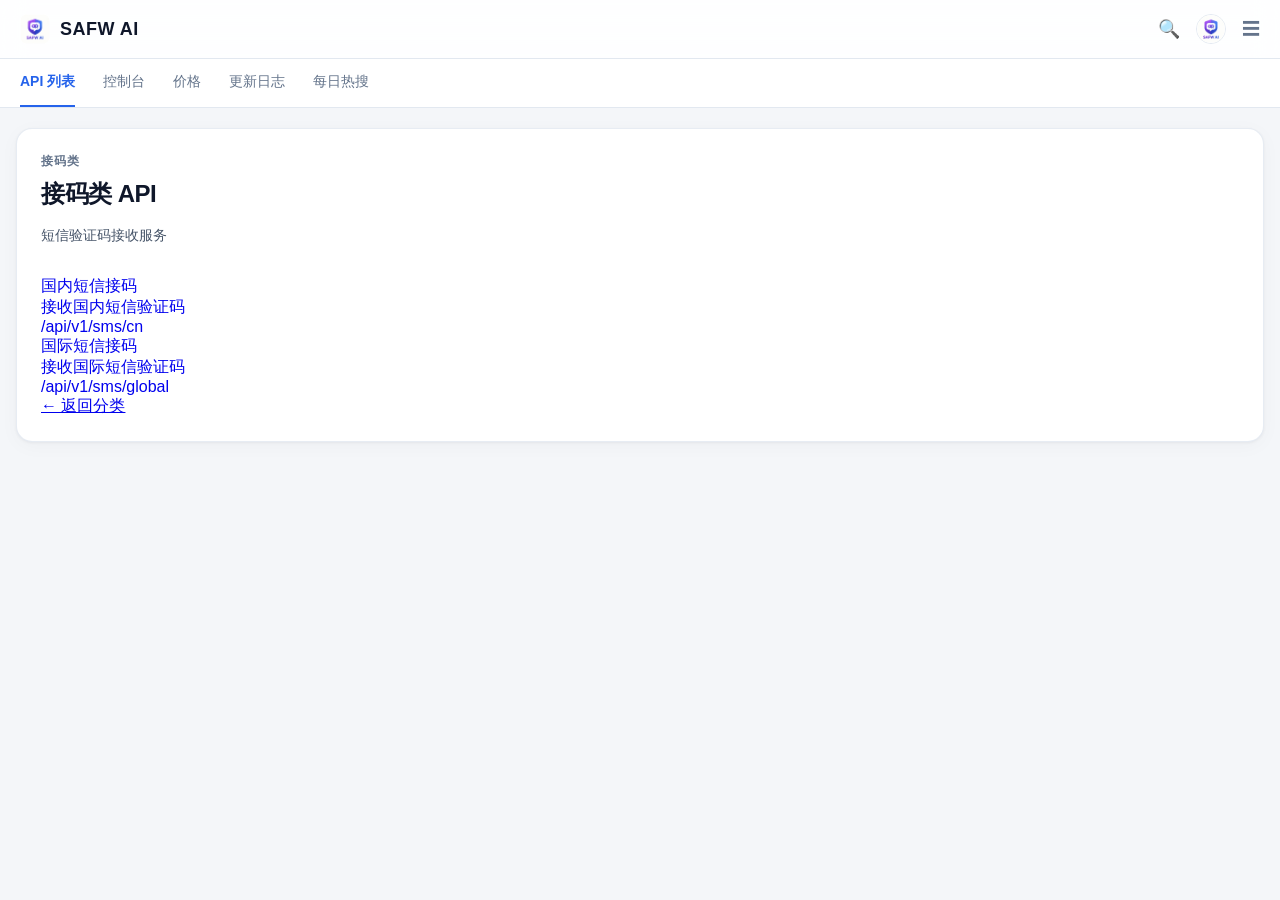
==== category.html @ 06996d93 "创建 category.html" ====
<!DOCTYPE html>
<html lang="zh-CN">
<head>
    <meta charset="UTF-8">
    <meta name="viewport" content="width=device-width, initial-scale=1.0">
    <title>API 列表 - SAFW AI</title>
    <link rel="stylesheet" href="style.css">
    <script src="data.js"></script>
</head>
<body>
    <nav class="navbar">
        <div class="nav-left">
            <a href="index.html" style="text-decoration:none; display:flex; align-items:center; gap:10px;">
                <img src="logo.jpg" alt="Logo" class="nav-logo">
                <span class="nav-title">SAFW AI</span>
            </a>
        </div>
        <div class="nav-right">
            <span class="icon">🔍</span>
            <img src="logo.jpg" alt="Avatar" class="avatar">
            <span class="icon">☰</span>
        </div>
    </nav>

    <div class="tabs">
        <span class="tab active">API 列表</span>
        <span class="tab">控制台</span>
        <span class="tab">价格</span>
        <span class="tab">更新日志</span>
        <span class="tab">每日热搜</span>
    </div>

    <main class="container">
        <div class="card">
            <div class="card-label" id="category-label"></div>
            <h1 class="card-title" id="category-title"></h1>
            <p class="card-desc" id="category-desc"></p>
            <div class="api-list" id="api-list"></div>
            <a href="index.html" class="back-link">← 返回分类</a>
        </div>
    </main>

    <script>
        const categoryInfo = {
            sms:     { name: '接码类', desc: '短信验证码接收服务' },
            query:   { name: '查询类', desc: '各类信息查询服务' },
            service: { name: '服务类', desc: '实用工具服务' },
            free:    { name: '免费类', desc: '免费接口集合' }
        };

        const params = new URLSearchParams(window.location.search);
        const type = params.get('type') || 'sms';
        const info = categoryInfo[type] || categoryInfo.sms;
        const apis = allApis[type] || [];

        document.title = info.name + ' - SAFW AI';
        document.getElementById('category-label').textContent = info.name;
        document.getElementById('category-title').textContent = info.name + ' API';
        document.getElementById('category-desc').textContent = info.desc;

        const listEl = document.getElementById('api-list');
        if (apis.length === 0) {
            listEl.innerHTML = '<p style="color:#64748b; text-align:center; padding:20px;">暂无接口</p>';
        } else {
            // 注意这里：点击后跳转到 doc.html，并带上接口的 id
            listEl.innerHTML = apis.map(api => `
                <a href="doc.html?id=${api.id}" class="api-item" style="text-decoration:none; display:block;">
                    <div class="api-item-name">${api.name}</div>
                    <div class="api-item-desc">${api.desc}</div>
                    <div class="api-item-path">${api.endpoint}</div>
                </a>
            `).join('');
        }
    </script>
</body>
</html>
---- style.css ----
/* 基础重置与字体 */
* {
    box-sizing: border-box;
    margin: 0;
    padding: 0;
}

body {
    font-family: -apple-system, BlinkMacSystemFont, "Segoe UI", Roboto, sans-serif;
    /* 极浅的冷灰蓝背景，衬托纯白卡片 */
    background-color: #f4f6f9;
    color: #1e293b;
    padding-bottom: 40px;
    min-height: 100vh;
}

/* 顶部导航栏：纯白毛玻璃 */
.navbar {
    display: flex;
    justify-content: space-between;
    align-items: center;
    background: rgba(255, 255, 255, 0.9);
    backdrop-filter: blur(12px);
    -webkit-backdrop-filter: blur(12px);
    padding: 14px 20px;
    position: sticky;
    top: 0;
    z-index: 100;
    border-bottom: 1px solid #e2e8f0;
}

.nav-left { display: flex; align-items: center; gap: 10px; }
.nav-logo { width: 30px; height: 30px; border-radius: 8px; }
.nav-title { font-weight: 800; font-size: 18px; color: #0f172a; letter-spacing: 0.5px; }

.nav-right { display: flex; align-items: center; gap: 16px; color: #64748b; }
.icon { font-size: 18px; cursor: pointer; }
.avatar { width: 30px; height: 30px; border-radius: 50%; border: 1px solid #e2e8f0; }

/* 标签页：简洁蓝白 */
.tabs {
    display: flex;
    background: #ffffff;
    padding: 0 20px;
    overflow-x: auto;
    white-space: nowrap;
    border-bottom: 1px solid #e2e8f0;
    gap: 28px;
}

.tab {
    padding: 14px 0;
    font-size: 14px;
    color: #64748b;
    cursor: pointer;
    font-weight: 500;
}

.tab.active {
    color: #2563eb; /* 纯正科技蓝 */
    font-weight: 700;
    border-bottom: 2px solid #2563eb;
}

/* 卡片主体：高级感核心 */
.container {
    padding: 20px 16px;
}

.card {
    background: #ffffff;
    border-radius: 16px;
    padding: 24px;
    /* 高级感来源于克制的阴影和极细的边框 */
    box-shadow: 0 4px 20px rgba(15, 23, 42, 0.03), 0 1px 3px rgba(15, 23, 42, 0.05);
    border: 1px solid rgba(226, 232, 240, 0.8);
}

.card-label { font-size: 12px; font-weight: 600; color: #64748b; margin-bottom: 8px; letter-spacing: 1px; }
.card-title { font-size: 24px; font-weight: 800; color: #0f172a; margin-bottom: 14px; letter-spacing: -0.5px; }

.card-stats {
    display: flex;
    gap: 16px;
    font-size: 12px;
    color: #64748b;
    margin-bottom: 20px;
    flex-wrap: wrap;
}

.card-stats span { display: flex; align-items: center; gap: 4px; }

.card-desc {
    font-size: 14px;
    color: #475569;
    line-height: 1.7;
    margin-bottom: 28px;
}

/* 接口请求框：清爽蓝白底，突出技术感 */
.endpoint-box {
    background: #f8fafc;
    border: 1px solid #e2e8f0;
    border-radius: 12px;
    padding: 20px;
    margin-bottom: 28px;
}

.endpoint-header { display: flex; align-items: center; gap: 8px; margin-bottom: 12px; }
.method { color: #2563eb; font-weight: 800; font-size: 14px; letter-spacing: 1px; }
.domain { background: #eff6ff; color: #2563eb; font-size: 12px; padding: 4px 10px; border-radius: 6px; font-weight: 600; }
.endpoint-path { font-family: ui-monospace, SFMono-Regular, Consolas, monospace; font-size: 14px; color: #334155; margin-bottom: 20px; word-break: break-all; }

.try-btn {
    width: 100%;
    background: #2563eb;
    color: #fff;
    border: none;
    border-radius: 10px;
    padding: 14px;
    font-size: 16px;
    font-weight: 700;
    cursor: pointer;
    transition: all 0.2s ease;
    box-shadow: 0 4px 12px rgba(37, 99, 235, 0.2);
}

.try-btn:active { background: #1d4ed8; transform: scale(0.98); }

/* 功能概述 */
.section-title { font-size: 16px; font-weight: 800; margin-bottom: 16px; color: #0f172a; }
.feature-list { list-style: none; }
.feature-list li { font-size: 14px; color: #475569; line-height: 1.8; margin-bottom: 10px; display: flex; gap: 8px; }
.feature-list li::before { content: "●"; color: #2563eb; font-size: 10px; margin-top: 7px; }
.feature-list li strong { color: #0f172a; }
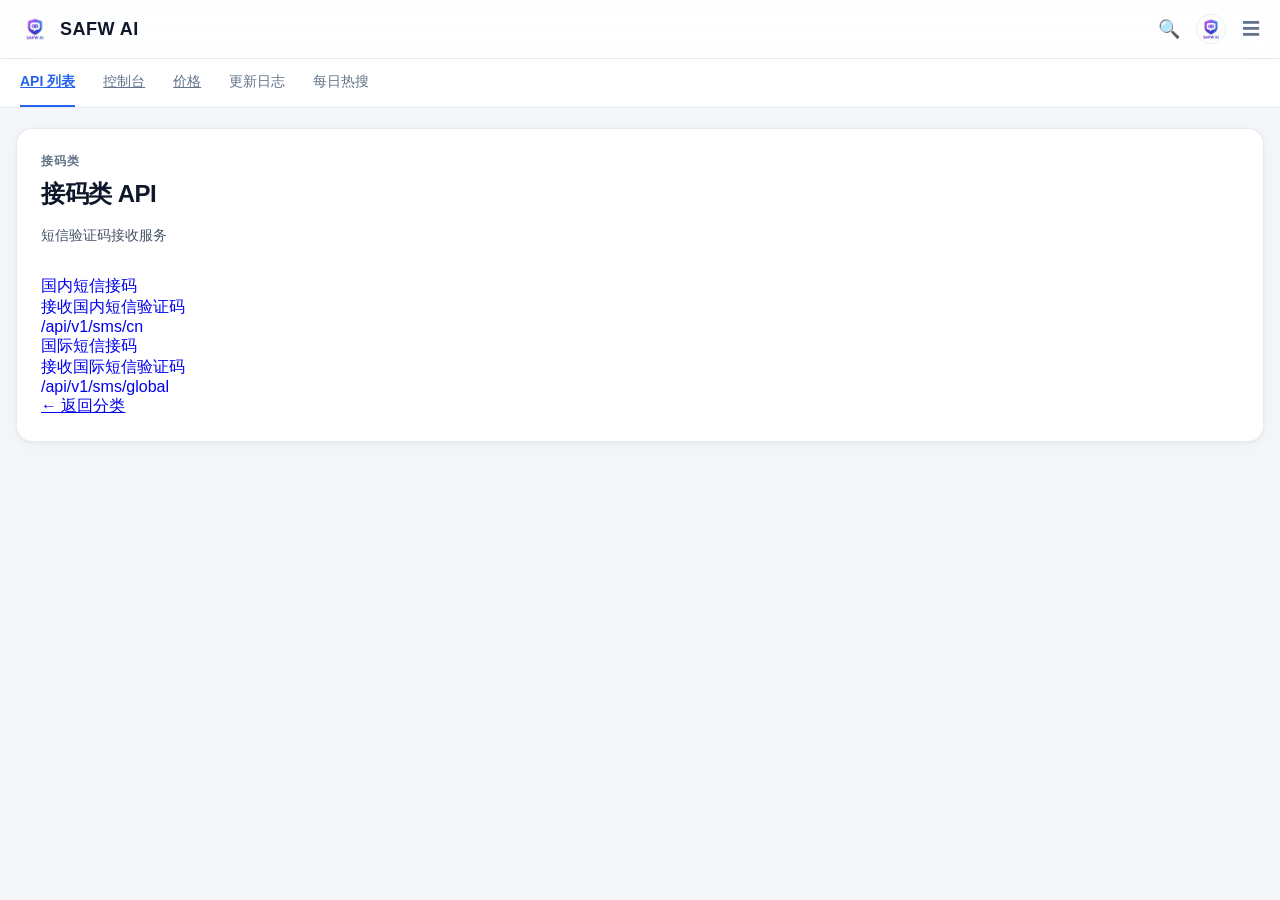
==== commit c6371307: "更新 category.html" ====
--- a/category.html
+++ b/category.html
@@ -17,15 +17,31 @@
         </div>
         <div class="nav-right">
             <span class="icon">🔍</span>
-            <img src="logo.jpg" alt="Avatar" class="avatar">
+            <img src="logo.jpg" alt="Avatar" class="avatar" onclick="toggleProfileMenu(event)">
             <span class="icon">☰</span>
         </div>
     </nav>
 
+    <div class="profile-menu" id="profileMenu">
+        <div class="profile-header">
+            <img src="logo.jpg" alt="Avatar" class="profile-avatar">
+            <div>
+                <div class="profile-name">shujichu</div>
+                <div class="profile-status">已登录</div>
+            </div>
+        </div>
+        <a href="dashboard.html" class="profile-item"><span>🖥️</span> 控制台</a>
+        <a href="pricing.html" class="profile-item"><span>💰</span> 价格</a>
+        <div class="profile-item" onclick="toggleDarkMode()"><span>🌙</span> 切换深色模式</div>
+        <div class="profile-item" onclick="copyMyId()"><span>📋</span> 复制我的 ID</div>
+        <div class="profile-divider"></div>
+        <div class="profile-item logout" onclick="logout()"><span>🚪</span> 退出登录</div>
+    </div>
+
     <div class="tabs">
-        <span class="tab active">API 列表</span>
-        <span class="tab">控制台</span>
-        <span class="tab">价格</span>
+        <a href="index.html" class="tab active">API 列表</a>
+        <a href="dashboard.html" class="tab">控制台</a>
+        <a href="pricing.html" class="tab">价格</a>
         <span class="tab">更新日志</span>
         <span class="tab">每日热搜</span>
     </div>
@@ -47,22 +63,18 @@
             service: { name: '服务类', desc: '实用工具服务' },
             free:    { name: '免费类', desc: '免费接口集合' }
         };
-
         const params = new URLSearchParams(window.location.search);
         const type = params.get('type') || 'sms';
         const info = categoryInfo[type] || categoryInfo.sms;
         const apis = allApis[type] || [];
-
         document.title = info.name + ' - SAFW AI';
         document.getElementById('category-label').textContent = info.name;
         document.getElementById('category-title').textContent = info.name + ' API';
         document.getElementById('category-desc').textContent = info.desc;
-
         const listEl = document.getElementById('api-list');
         if (apis.length === 0) {
             listEl.innerHTML = '<p style="color:#64748b; text-align:center; padding:20px;">暂无接口</p>';
         } else {
-            // 注意这里：点击后跳转到 doc.html，并带上接口的 id
             listEl.innerHTML = apis.map(api => `
                 <a href="doc.html?id=${api.id}" class="api-item" style="text-decoration:none; display:block;">
                     <div class="api-item-name">${api.name}</div>
@@ -72,5 +84,6 @@
             `).join('');
         }
     </script>
+    <script src="script.js"></script>
 </body>
 </html>
--- a/style.css
+++ b/style.css
@@ -132,4 +132,397 @@
 .feature-list { list-style: none; }
 .feature-list li { font-size: 14px; color: #475569; line-height: 1.8; margin-bottom: 10px; display: flex; gap: 8px; }
 .feature-list li::before { content: "●"; color: #2563eb; font-size: 10px; margin-top: 7px; }
-.feature-list li strong { color: #0f172a; }+.feature-list li strong { color: #0f172a; }/* 文档页专用样式 */
+.section-title {
+    font-size: 16px;
+    font-weight: 800;
+    margin-bottom: 12px;
+    color: #0f172a;
+}
+
+/* 参数表格 */
+.table-wrap {
+    overflow-x: auto;
+    margin-bottom: 8px;
+    border: 1px solid #e2e8f0;
+    border-radius: 12px;
+}
+
+.param-table {
+    width: 100%;
+    border-collapse: collapse;
+    font-size: 13px;
+    min-width: 100%;
+}
+
+.param-table th {
+    background: #f8fafc;
+    color: #475569;
+    font-weight: 600;
+    text-align: left;
+    padding: 12px 16px;
+    border-bottom: 1px solid #e2e8f0;
+}
+
+.param-table td {
+    padding: 12px 16px;
+    border-bottom: 1px solid #f1f5f9;
+    color: #334155;
+}
+
+.param-table tr:last-child td {
+    border-bottom: none;
+}
+
+.param-table code {
+    background: #eff6ff;
+    color: #2563eb;
+    padding: 2px 6px;
+    border-radius: 4px;
+    font-size: 12px;
+}
+
+.required {
+    color: #dc2626;
+    font-weight: 600;
+}
+
+/* 代码示例块 */
+.code-block {
+    background: #1e1e2e;
+    border-radius: 12px;
+    padding: 16px;
+    overflow-x: auto;
+    border: 1px solid rgba(255,255,255,0.1);
+}
+
+.code-block pre {
+    margin: 0;
+    color: #e2e8f0;
+    font-family: ui-monospace, SFMono-Regular, Consolas, monospace;
+    font-size: 13px;
+    line-height: 1.6;
+    white-space: pre-wrap;
+    word-break: break-all;
+}/* ================= 个人中心下拉菜单 ================= */
+.profile-menu {
+    position: fixed;
+    top: 70px;
+    right: 16px;
+    width: 220px;
+    background: rgba(255, 255, 255, 0.95);
+    backdrop-filter: blur(16px);
+    -webkit-backdrop-filter: blur(16px);
+    border-radius: 16px;
+    box-shadow: 0 10px 40px rgba(0, 0, 0, 0.12), 0 2px 8px rgba(0, 0, 0, 0.06);
+    border: 1px solid rgba(255, 255, 255, 0.8);
+    padding: 8px 0;
+    z-index: 1000;
+    /* 默认隐藏，带出场动画 */
+    opacity: 0;
+    visibility: hidden;
+    transform: translateY(-10px);
+    transition: all 0.25s cubic-bezier(0.16, 1, 0.3, 1);
+}
+
+.profile-menu.show {
+    opacity: 1;
+    visibility: visible;
+    transform: translateY(0);
+}
+
+.profile-header {
+    display: flex;
+    align-items: center;
+    gap: 12px;
+    padding: 12px 16px;
+    border-bottom: 1px solid #f1f5f9;
+    margin-bottom: 6px;
+}
+
+.profile-avatar {
+    width: 36px;
+    height: 36px;
+    border-radius: 50%;
+    border: 1px solid #e2e8f0;
+}
+
+.profile-name { font-weight: 700; font-size: 15px; color: #0f172a; }
+.profile-status { font-size: 12px; color: #64748b; }
+
+.profile-item {
+    display: flex;
+    align-items: center;
+    gap: 12px;
+    padding: 12px 16px;
+    font-size: 14px;
+    color: #334155;
+    cursor: pointer;
+    transition: background 0.2s;
+    text-decoration: none;
+}
+
+.profile-item:active {
+    background: #f8fafc;
+}
+
+.profile-item.logout {
+    color: #dc2626;
+}
+
+.profile-divider {
+    height: 1px;
+    background: #f1f5f9;
+    margin: 6px 0;
+}
+
+/* ================= 深色模式 ================= */
+body.dark-mode {
+    background-color: #0f172a;
+    color: #e2e8f0;
+}
+body.dark-mode .navbar,
+body.dark-mode .tabs,
+body.dark-mode .card,
+body.dark-mode .category-item,
+body.dark-mode .profile-menu,
+body.dark-mode .endpoint-box,
+body.dark-mode .table-wrap,
+body.dark-mode .pricing-item {
+    background: #1e293b;
+    border-color: #334155;
+    color: #e2e8f0;
+}
+body.dark-mode .nav-title,
+body.dark-mode .card-title,
+body.dark-mode .category-name,
+body.dark-mode .api-item-name,
+body.dark-mode .section-title,
+body.dark-mode .profile-name {
+    color: #f8fafc;
+}
+body.dark-mode .card-desc,
+body.dark-mode .category-desc,
+body.dark-mode .api-item-desc,
+body.dark-mode .profile-item,
+body.dark-mode .profile-status {
+    color: #94a3b8;
+}
+body.dark-mode .card-label {
+    color: #64748b;
+}
+body.dark-mode .tabs .tab {
+    color: #94a3b8;
+}
+body.dark-mode .tabs .tab.active {
+    color: #60a5fa;
+    border-bottom-color: #60a5fa;
+}
+body.dark-mode .category-item:active {
+    background: #334155;
+    border-color: #60a5fa;
+}
+body.dark-mode .param-table th {
+    background: #1e293b;
+    color: #94a3b8;
+    border-bottom-color: #334155;
+}
+body.dark-mode .param-table td {
+    color: #cbd5e1;
+    border-bottom-color: #334155;
+}
+body.dark-mode .param-table code {
+    background: #0f172a;
+    color: #60a5fa;
+}
+body.dark-mode .profile-item:active {
+    background: #334155;
+}
+
+/* ================= 价格页专属 ================= */
+.pricing-grid {
+    display: flex;
+    flex-direction: column;
+    gap: 16px;
+    margin-top: 16px;
+}
+.pricing-item {
+    background: #f8fafc;
+    border: 1px solid #e2e8f0;
+    border-radius: 16px;
+    padding: 24px;
+    position: relative;
+}
+.pricing-item.featured {
+    border: 2px solid #2563eb;
+    background: #eff6ff;
+}
+.pricing-badge {
+    position: absolute;
+    top: -10px;
+    right: 20px;
+    background: #2563eb;
+    color: #fff;
+    font-size: 11px;
+    font-weight: 700;
+    padding: 3px 10px;
+    border-radius: 10px;
+}
+.pricing-name { font-weight: 800; font-size: 16px; color: #0f172a; margin-bottom: 8px; }
+.pricing-price { font-size: 28px; font-weight: 900; color: #2563eb; margin-bottom: 16px; }
+.pricing-unit { font-size: 14px; color: #64748b; font-weight: 500; }
+.pricing-features { list-style: none; padding: 0; margin: 0; }
+.pricing-features li { font-size: 13px; color: #475569; padding: 6px 0; border-bottom: 1px solid #e2e8f0; }
+.pricing-features li:last-child { border-bottom: none; }
+
+/* ================= 控制台专属 ================= */
+.dashboard-stats {
+    display: grid;
+    grid-template-columns: 1fr 1fr;
+    gap: 12px;
+    margin-top: 16px;
+}
+.stat-box {
+    background: #f8fafc;
+    border: 1px solid #e2e8f0;
+    border-radius: 12px;
+    padding: 20px;
+    display: flex;
+    flex-direction: column;
+    justify-content: center;
+}
+.stat-label { font-size: 12px; color: #64748b; margin-bottom: 6px; font-weight: 600; }
+.stat-value { font-size: 24px; font-weight: 800; color: #0f172a; }
+.stat-link { font-size: 12px; color: #2563eb; text-decoration: none; margin-top: 8px; font-weight: 600; }/* ==================== 交互反馈增强 ==================== */
+
+/* 按钮基础过渡 */
+.try-btn, .category-item, .profile-item, .tab {
+    transition: all 0.2s cubic-bezier(0.16, 1, 0.3, 1);
+}
+
+/* Toast 弹窗 */
+.toast {
+    position: fixed;
+    top: 20px;
+    left: 50%;
+    transform: translateX(-50%) translateY(-20px);
+    background: rgba(15, 23, 42, 0.95);
+    backdrop-filter: blur(12px);
+    -webkit-backdrop-filter: blur(12px);
+    color: #fff;
+    padding: 12px 20px;
+    border-radius: 12px;
+    font-size: 14px;
+    font-weight: 500;
+    box-shadow: 0 10px 30px rgba(0, 0, 0, 0.2);
+    z-index: 9999;
+    opacity: 0;
+    visibility: hidden;
+    transition: all 0.3s cubic-bezier(0.16, 1, 0.3, 1);
+    display: flex;
+    align-items: center;
+    gap: 8px;
+    white-space: nowrap;
+    max-width: 90vw;
+}
+
+.toast.show {
+    opacity: 1;
+    visibility: visible;
+    transform: translateX(-50%) translateY(0);
+}
+
+.toast-success { background: rgba(5, 150, 105, 0.95); }
+.toast-error { background: rgba(220, 38, 38, 0.95); }
+.toast-info { background: rgba(15, 23, 42, 0.95); }
+
+/* 分类卡片点击反馈 */
+.category-item:active {
+    transform: scale(0.96);
+    background: #eff6ff;
+    border-color: #2563eb;
+}
+
+/* 深色模式下的 Toast */
+body.dark-mode .toast {
+    background: rgba(248, 250, 252, 0.95);
+    color: #0f172a;
+}
+body.dark-mode .toast-success { background: rgba(16, 185, 129, 0.95); color: #fff; }
+body.dark-mode .toast-error { background: rgba(239, 68, 68, 0.95); color: #fff; }
+
+/* ==================== 试一试 弹窗 ==================== */
+.test-dialog-overlay {
+    position: fixed;
+    top: 0; left: 0; right: 0; bottom: 0;
+    background: rgba(15, 23, 42, 0.5);
+    backdrop-filter: blur(4px);
+    -webkit-backdrop-filter: blur(4px);
+    z-index: 9998;
+    display: flex;
+    align-items: flex-end;
+    justify-content: center;
+    opacity: 0;
+    transition: opacity 0.3s ease;
+}
+.test-dialog-overlay.show { opacity: 1; }
+
+.test-dialog {
+    background: #fff;
+    width: 100%;
+    max-width: 500px;
+    border-radius: 24px 24px 0 0;
+    padding: 24px;
+    transform: translateY(100%);
+    transition: transform 0.4s cubic-bezier(0.16, 1, 0.3, 1);
+    max-height: 90vh;
+    overflow-y: auto;
+    box-shadow: 0 -10px 40px rgba(0,0,0,0.15);
+}
+.test-dialog-overlay.show .test-dialog { transform: translateY(0); }
+
+.test-dialog-header {
+    display: flex;
+    justify-content: space-between;
+    align-items: center;
+    font-weight: 800;
+    font-size: 16px;
+    color: #0f172a;
+    margin-bottom: 20px;
+}
+.test-close { cursor: pointer; font-size: 18px; color: #94a3b8; padding: 4px 8px; }
+
+.test-input-group { margin-bottom: 16px; }
+.test-input-group label, .test-result label {
+    display: block;
+    font-size: 13px;
+    font-weight: 700;
+    color: #475569;
+    margin-bottom: 8px;
+}
+.test-input-group textarea {
+    width: 100%;
+    min-height: 120px;
+    border: 1px solid #e2e8f0;
+    border-radius: 12px;
+    padding: 12px;
+    font-family: ui-monospace, SFMono-Regular, Consolas, monospace;
+    font-size: 13px;
+    color: #334155;
+    background: #f8fafc;
+    resize: vertical;
+    outline: none;
+}
+.test-input-group textarea:focus { border-color: #2563eb; }
+
+.test-result { margin-top: 20px; }
+.test-result pre {
+    background: #1e1e2e;
+    color: #e2e8f0;
+    border-radius: 12px;
+    padding: 16px;
+    font-size: 13px;
+    white-space: pre-wrap;
+    word-break: break-all;
+    line-height: 1.6;
+}
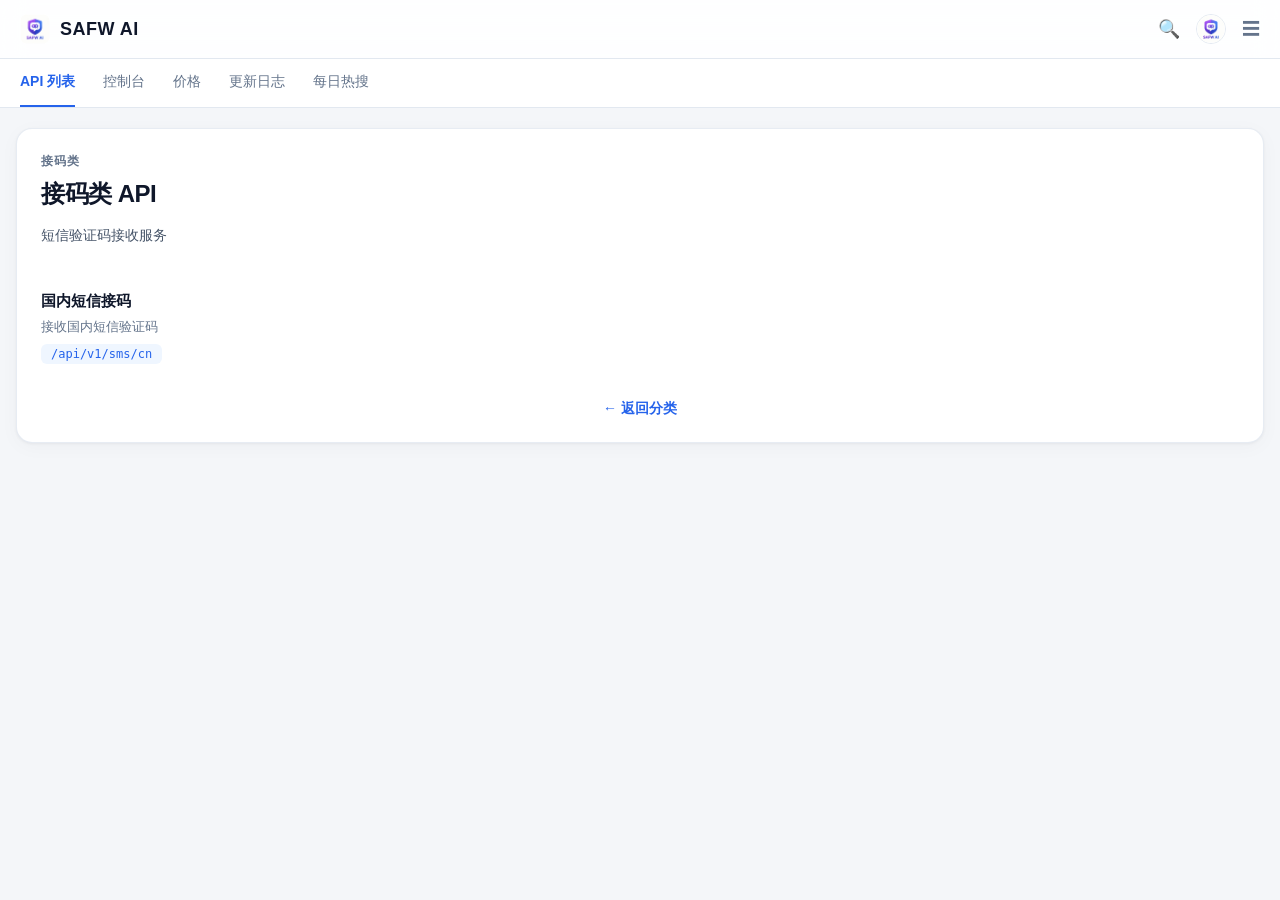
==== commit 16a4baec: "更新 category.html" ====
--- a/category.html
+++ b/category.html
@@ -42,8 +42,8 @@
         <a href="index.html" class="tab active">API 列表</a>
         <a href="dashboard.html" class="tab">控制台</a>
         <a href="pricing.html" class="tab">价格</a>
-        <span class="tab">更新日志</span>
-        <span class="tab">每日热搜</span>
+        <a href="log.html" class="tab">更新日志</a>
+        <a href="hot.html" class="tab">每日热搜</a>
     </div>
 
     <main class="container">
--- a/style.css
+++ b/style.css
@@ -1,528 +1,109 @@
-/* 基础重置与字体 */
-* {
-    box-sizing: border-box;
-    margin: 0;
-    padding: 0;
-}
-
-body {
-    font-family: -apple-system, BlinkMacSystemFont, "Segoe UI", Roboto, sans-serif;
-    /* 极浅的冷灰蓝背景，衬托纯白卡片 */
-    background-color: #f4f6f9;
-    color: #1e293b;
-    padding-bottom: 40px;
-    min-height: 100vh;
-}
-
-/* 顶部导航栏：纯白毛玻璃 */
-.navbar {
-    display: flex;
-    justify-content: space-between;
-    align-items: center;
-    background: rgba(255, 255, 255, 0.9);
-    backdrop-filter: blur(12px);
-    -webkit-backdrop-filter: blur(12px);
-    padding: 14px 20px;
-    position: sticky;
-    top: 0;
-    z-index: 100;
-    border-bottom: 1px solid #e2e8f0;
-}
-
+* { box-sizing: border-box; margin: 0; padding: 0; }
+body { font-family: -apple-system, BlinkMacSystemFont, "Segoe UI", Roboto, sans-serif; background-color: #f4f6f9; color: #1e293b; padding-bottom: 40px; min-height: 100vh; }
+.navbar { display: flex; justify-content: space-between; align-items: center; background: rgba(255, 255, 255, 0.9); backdrop-filter: blur(12px); -webkit-backdrop-filter: blur(12px); padding: 14px 20px; position: sticky; top: 0; z-index: 100; border-bottom: 1px solid #e2e8f0; }
 .nav-left { display: flex; align-items: center; gap: 10px; }
 .nav-logo { width: 30px; height: 30px; border-radius: 8px; }
 .nav-title { font-weight: 800; font-size: 18px; color: #0f172a; letter-spacing: 0.5px; }
-
 .nav-right { display: flex; align-items: center; gap: 16px; color: #64748b; }
 .icon { font-size: 18px; cursor: pointer; }
 .avatar { width: 30px; height: 30px; border-radius: 50%; border: 1px solid #e2e8f0; }
-
-/* 标签页：简洁蓝白 */
-.tabs {
-    display: flex;
-    background: #ffffff;
-    padding: 0 20px;
-    overflow-x: auto;
-    white-space: nowrap;
-    border-bottom: 1px solid #e2e8f0;
-    gap: 28px;
-}
-
-.tab {
-    padding: 14px 0;
-    font-size: 14px;
-    color: #64748b;
-    cursor: pointer;
-    font-weight: 500;
-}
-
-.tab.active {
-    color: #2563eb; /* 纯正科技蓝 */
-    font-weight: 700;
-    border-bottom: 2px solid #2563eb;
-}
-
-/* 卡片主体：高级感核心 */
-.container {
-    padding: 20px 16px;
-}
-
-.card {
-    background: #ffffff;
-    border-radius: 16px;
-    padding: 24px;
-    /* 高级感来源于克制的阴影和极细的边框 */
-    box-shadow: 0 4px 20px rgba(15, 23, 42, 0.03), 0 1px 3px rgba(15, 23, 42, 0.05);
-    border: 1px solid rgba(226, 232, 240, 0.8);
-}
-
+.tabs { display: flex; background: #ffffff; padding: 0 20px; overflow-x: auto; white-space: nowrap; border-bottom: 1px solid #e2e8f0; gap: 28px; }
+.tab { padding: 14px 0; font-size: 14px; color: #64748b; cursor: pointer; font-weight: 500; text-decoration: none; }
+.tab.active { color: #2563eb; font-weight: 700; border-bottom: 2px solid #2563eb; }
+.container { padding: 20px 16px; }
+.card { background: #ffffff; border-radius: 16px; padding: 24px; box-shadow: 0 4px 20px rgba(15, 23, 42, 0.03), 0 1px 3px rgba(15, 23, 42, 0.05); border: 1px solid rgba(226, 232, 240, 0.8); }
 .card-label { font-size: 12px; font-weight: 600; color: #64748b; margin-bottom: 8px; letter-spacing: 1px; }
 .card-title { font-size: 24px; font-weight: 800; color: #0f172a; margin-bottom: 14px; letter-spacing: -0.5px; }
-
-.card-stats {
-    display: flex;
-    gap: 16px;
-    font-size: 12px;
-    color: #64748b;
-    margin-bottom: 20px;
-    flex-wrap: wrap;
-}
-
-.card-stats span { display: flex; align-items: center; gap: 4px; }
-
-.card-desc {
-    font-size: 14px;
-    color: #475569;
-    line-height: 1.7;
-    margin-bottom: 28px;
-}
-
-/* 接口请求框：清爽蓝白底，突出技术感 */
-.endpoint-box {
-    background: #f8fafc;
-    border: 1px solid #e2e8f0;
-    border-radius: 12px;
-    padding: 20px;
-    margin-bottom: 28px;
-}
-
+.card-desc { font-size: 14px; color: #475569; line-height: 1.7; margin-bottom: 28px; }
+.endpoint-box { background: #f8fafc; border: 1px solid #e2e8f0; border-radius: 12px; padding: 20px; margin-bottom: 28px; }
 .endpoint-header { display: flex; align-items: center; gap: 8px; margin-bottom: 12px; }
 .method { color: #2563eb; font-weight: 800; font-size: 14px; letter-spacing: 1px; }
 .domain { background: #eff6ff; color: #2563eb; font-size: 12px; padding: 4px 10px; border-radius: 6px; font-weight: 600; }
 .endpoint-path { font-family: ui-monospace, SFMono-Regular, Consolas, monospace; font-size: 14px; color: #334155; margin-bottom: 20px; word-break: break-all; }
-
-.try-btn {
-    width: 100%;
-    background: #2563eb;
-    color: #fff;
-    border: none;
-    border-radius: 10px;
-    padding: 14px;
-    font-size: 16px;
-    font-weight: 700;
-    cursor: pointer;
-    transition: all 0.2s ease;
-    box-shadow: 0 4px 12px rgba(37, 99, 235, 0.2);
-}
-
+.try-btn { width: 100%; background: #2563eb; color: #fff; border: none; border-radius: 10px; padding: 14px; font-size: 16px; font-weight: 700; cursor: pointer; transition: all 0.2s ease; box-shadow: 0 4px 12px rgba(37, 99, 235, 0.2); }
 .try-btn:active { background: #1d4ed8; transform: scale(0.98); }
-
-/* 功能概述 */
-.section-title { font-size: 16px; font-weight: 800; margin-bottom: 16px; color: #0f172a; }
+.section-title { font-size: 16px; font-weight: 800; margin-bottom: 12px; color: #0f172a; }
 .feature-list { list-style: none; }
 .feature-list li { font-size: 14px; color: #475569; line-height: 1.8; margin-bottom: 10px; display: flex; gap: 8px; }
 .feature-list li::before { content: "●"; color: #2563eb; font-size: 10px; margin-top: 7px; }
-.feature-list li strong { color: #0f172a; }/* 文档页专用样式 */
-.section-title {
-    font-size: 16px;
-    font-weight: 800;
-    margin-bottom: 12px;
-    color: #0f172a;
-}
-
-/* 参数表格 */
-.table-wrap {
-    overflow-x: auto;
-    margin-bottom: 8px;
-    border: 1px solid #e2e8f0;
-    border-radius: 12px;
-}
-
-.param-table {
-    width: 100%;
-    border-collapse: collapse;
-    font-size: 13px;
-    min-width: 100%;
-}
-
-.param-table th {
-    background: #f8fafc;
-    color: #475569;
-    font-weight: 600;
-    text-align: left;
-    padding: 12px 16px;
-    border-bottom: 1px solid #e2e8f0;
-}
-
-.param-table td {
-    padding: 12px 16px;
-    border-bottom: 1px solid #f1f5f9;
-    color: #334155;
-}
-
-.param-table tr:last-child td {
-    border-bottom: none;
-}
-
-.param-table code {
-    background: #eff6ff;
-    color: #2563eb;
-    padding: 2px 6px;
-    border-radius: 4px;
-    font-size: 12px;
-}
-
-.required {
-    color: #dc2626;
-    font-weight: 600;
-}
-
-/* 代码示例块 */
-.code-block {
-    background: #1e1e2e;
-    border-radius: 12px;
-    padding: 16px;
-    overflow-x: auto;
-    border: 1px solid rgba(255,255,255,0.1);
-}
-
-.code-block pre {
-    margin: 0;
-    color: #e2e8f0;
-    font-family: ui-monospace, SFMono-Regular, Consolas, monospace;
-    font-size: 13px;
-    line-height: 1.6;
-    white-space: pre-wrap;
-    word-break: break-all;
-}/* ================= 个人中心下拉菜单 ================= */
-.profile-menu {
-    position: fixed;
-    top: 70px;
-    right: 16px;
-    width: 220px;
-    background: rgba(255, 255, 255, 0.95);
-    backdrop-filter: blur(16px);
-    -webkit-backdrop-filter: blur(16px);
-    border-radius: 16px;
-    box-shadow: 0 10px 40px rgba(0, 0, 0, 0.12), 0 2px 8px rgba(0, 0, 0, 0.06);
-    border: 1px solid rgba(255, 255, 255, 0.8);
-    padding: 8px 0;
-    z-index: 1000;
-    /* 默认隐藏，带出场动画 */
-    opacity: 0;
-    visibility: hidden;
-    transform: translateY(-10px);
-    transition: all 0.25s cubic-bezier(0.16, 1, 0.3, 1);
-}
-
-.profile-menu.show {
-    opacity: 1;
-    visibility: visible;
-    transform: translateY(0);
-}
-
-.profile-header {
-    display: flex;
-    align-items: center;
-    gap: 12px;
-    padding: 12px 16px;
-    border-bottom: 1px solid #f1f5f9;
-    margin-bottom: 6px;
-}
-
-.profile-avatar {
-    width: 36px;
-    height: 36px;
-    border-radius: 50%;
-    border: 1px solid #e2e8f0;
-}
-
+.feature-list li strong { color: #0f172a; }
+.table-wrap { overflow-x: auto; margin-bottom: 8px; border: 1px solid #e2e8f0; border-radius: 12px; }
+.param-table { width: 100%; border-collapse: collapse; font-size: 13px; min-width: 100%; }
+.param-table th { background: #f8fafc; color: #475569; font-weight: 600; text-align: left; padding: 12px 16px; border-bottom: 1px solid #e2e8f0; }
+.param-table td { padding: 12px 16px; border-bottom: 1px solid #f1f5f9; color: #334155; }
+.param-table tr:last-child td { border-bottom: none; }
+.param-table code { background: #eff6ff; color: #2563eb; padding: 2px 6px; border-radius: 4px; font-size: 12px; }
+.required { color: #dc2626; font-weight: 600; }
+.code-block { background: #1e1e2e; border-radius: 12px; padding: 16px; overflow-x: auto; border: 1px solid rgba(255,255,255,0.1); }
+.code-block pre { margin: 0; color: #e2e8f0; font-family: ui-monospace, SFMono-Regular, Consolas, monospace; font-size: 13px; line-height: 1.6; white-space: pre-wrap; word-break: break-all; }
+.profile-menu { position: fixed; top: 70px; right: 16px; width: 220px; background: rgba(255, 255, 255, 0.95); backdrop-filter: blur(16px); -webkit-backdrop-filter: blur(16px); border-radius: 16px; box-shadow: 0 10px 40px rgba(0, 0, 0, 0.12), 0 2px 8px rgba(0, 0, 0, 0.06); border: 1px solid rgba(255, 255, 255, 0.8); padding: 8px 0; z-index: 1000; opacity: 0; visibility: hidden; transform: translateY(-10px); transition: all 0.25s cubic-bezier(0.16, 1, 0.3, 1); }
+.profile-menu.show { opacity: 1; visibility: visible; transform: translateY(0); }
+.profile-header { display: flex; align-items: center; gap: 12px; padding: 12px 16px; border-bottom: 1px solid #f1f5f9; margin-bottom: 6px; }
+.profile-avatar { width: 36px; height: 36px; border-radius: 50%; border: 1px solid #e2e8f0; }
 .profile-name { font-weight: 700; font-size: 15px; color: #0f172a; }
 .profile-status { font-size: 12px; color: #64748b; }
-
-.profile-item {
-    display: flex;
-    align-items: center;
-    gap: 12px;
-    padding: 12px 16px;
-    font-size: 14px;
-    color: #334155;
-    cursor: pointer;
-    transition: background 0.2s;
-    text-decoration: none;
-}
-
-.profile-item:active {
-    background: #f8fafc;
-}
-
-.profile-item.logout {
-    color: #dc2626;
-}
-
-.profile-divider {
-    height: 1px;
-    background: #f1f5f9;
-    margin: 6px 0;
-}
-
-/* ================= 深色模式 ================= */
-body.dark-mode {
-    background-color: #0f172a;
-    color: #e2e8f0;
-}
-body.dark-mode .navbar,
-body.dark-mode .tabs,
-body.dark-mode .card,
-body.dark-mode .category-item,
-body.dark-mode .profile-menu,
-body.dark-mode .endpoint-box,
-body.dark-mode .table-wrap,
-body.dark-mode .pricing-item {
-    background: #1e293b;
-    border-color: #334155;
-    color: #e2e8f0;
-}
-body.dark-mode .nav-title,
-body.dark-mode .card-title,
-body.dark-mode .category-name,
-body.dark-mode .api-item-name,
-body.dark-mode .section-title,
-body.dark-mode .profile-name {
-    color: #f8fafc;
-}
-body.dark-mode .card-desc,
-body.dark-mode .category-desc,
-body.dark-mode .api-item-desc,
-body.dark-mode .profile-item,
-body.dark-mode .profile-status {
-    color: #94a3b8;
-}
-body.dark-mode .card-label {
-    color: #64748b;
-}
-body.dark-mode .tabs .tab {
-    color: #94a3b8;
-}
-body.dark-mode .tabs .tab.active {
-    color: #60a5fa;
-    border-bottom-color: #60a5fa;
-}
-body.dark-mode .category-item:active {
-    background: #334155;
-    border-color: #60a5fa;
-}
-body.dark-mode .param-table th {
-    background: #1e293b;
-    color: #94a3b8;
-    border-bottom-color: #334155;
-}
-body.dark-mode .param-table td {
-    color: #cbd5e1;
-    border-bottom-color: #334155;
-}
-body.dark-mode .param-table code {
-    background: #0f172a;
-    color: #60a5fa;
-}
-body.dark-mode .profile-item:active {
-    background: #334155;
-}
-
-/* ================= 价格页专属 ================= */
-.pricing-grid {
-    display: flex;
-    flex-direction: column;
-    gap: 16px;
-    margin-top: 16px;
-}
-.pricing-item {
-    background: #f8fafc;
-    border: 1px solid #e2e8f0;
-    border-radius: 16px;
-    padding: 24px;
-    position: relative;
-}
-.pricing-item.featured {
-    border: 2px solid #2563eb;
-    background: #eff6ff;
-}
-.pricing-badge {
-    position: absolute;
-    top: -10px;
-    right: 20px;
-    background: #2563eb;
-    color: #fff;
-    font-size: 11px;
-    font-weight: 700;
-    padding: 3px 10px;
-    border-radius: 10px;
-}
+.profile-item { display: flex; align-items: center; gap: 12px; padding: 12px 16px; font-size: 14px; color: #334155; cursor: pointer; transition: background 0.2s; text-decoration: none; }
+.profile-item:active { background: #f8fafc; }
+.profile-item.logout { color: #dc2626; }
+.profile-divider { height: 1px; background: #f1f5f9; margin: 6px 0; }
+.category-grid { display: grid; grid-template-columns: 1fr 1fr; gap: 12px; }
+.category-item { display: flex; flex-direction: column; align-items: center; justify-content: center; padding: 24px 12px; background: #f8fafc; border: 1px solid #e2e8f0; border-radius: 12px; text-decoration: none; color: #1e293b; transition: all 0.2s ease; }
+.category-item:active { background: #eff6ff; border-color: #2563eb; transform: scale(0.97); }
+.category-icon { font-size: 28px; margin-bottom: 10px; }
+.category-name { font-weight: 700; font-size: 15px; margin-bottom: 4px; }
+.category-desc { font-size: 11px; color: #64748b; text-align: center; }
+.api-list { margin-top: 8px; }
+.api-item { padding: 16px 0; border-bottom: 1px solid #f1f5f9; text-decoration: none; display: block; }
+.api-item:last-child { border-bottom: none; }
+.api-item-name { font-weight: 700; font-size: 15px; color: #0f172a; margin-bottom: 6px; }
+.api-item-desc { font-size: 13px; color: #64748b; margin-bottom: 8px; line-height: 1.5; }
+.api-item-path { font-family: ui-monospace, SFMono-Regular, Consolas, monospace; font-size: 12px; color: #2563eb; background: #eff6ff; display: inline-block; padding: 3px 10px; border-radius: 6px; }
+.back-link { display: block; text-align: center; margin-top: 20px; color: #2563eb; text-decoration: none; font-weight: 600; font-size: 14px; }
+.back-link:active { opacity: 0.7; }
+body.dark-mode { background-color: #0f172a; color: #e2e8f0; }
+body.dark-mode .navbar, body.dark-mode .tabs, body.dark-mode .card, body.dark-mode .category-item, body.dark-mode .profile-menu, body.dark-mode .endpoint-box, body.dark-mode .table-wrap, body.dark-mode .pricing-item { background: #1e293b; border-color: #334155; color: #e2e8f0; }
+body.dark-mode .nav-title, body.dark-mode .card-title, body.dark-mode .category-name, body.dark-mode .api-item-name, body.dark-mode .section-title, body.dark-mode .profile-name { color: #f8fafc; }
+body.dark-mode .card-desc, body.dark-mode .category-desc, body.dark-mode .api-item-desc, body.dark-mode .profile-item, body.dark-mode .profile-status { color: #94a3b8; }
+body.dark-mode .card-label { color: #64748b; }
+body.dark-mode .tabs .tab { color: #94a3b8; }
+body.dark-mode .tabs .tab.active { color: #60a5fa; border-bottom-color: #60a5fa; }
+body.dark-mode .category-item:active { background: #334155; border-color: #60a5fa; }
+body.dark-mode .param-table th { background: #1e293b; color: #94a3b8; border-bottom-color: #334155; }
+body.dark-mode .param-table td { color: #cbd5e1; border-bottom-color: #334155; }
+body.dark-mode .param-table code { background: #0f172a; color: #60a5fa; }
+body.dark-mode .profile-item:active { background: #334155; }
+.pricing-grid { display: flex; flex-direction: column; gap: 16px; margin-top: 16px; }
+.pricing-item { background: #f8fafc; border: 1px solid #e2e8f0; border-radius: 16px; padding: 24px; position: relative; }
+.pricing-item.featured { border: 2px solid #2563eb; background: #eff6ff; }
+.pricing-badge { position: absolute; top: -10px; right: 20px; background: #2563eb; color: #fff; font-size: 11px; font-weight: 700; padding: 3px 10px; border-radius: 10px; }
 .pricing-name { font-weight: 800; font-size: 16px; color: #0f172a; margin-bottom: 8px; }
 .pricing-price { font-size: 28px; font-weight: 900; color: #2563eb; margin-bottom: 16px; }
 .pricing-unit { font-size: 14px; color: #64748b; font-weight: 500; }
 .pricing-features { list-style: none; padding: 0; margin: 0; }
 .pricing-features li { font-size: 13px; color: #475569; padding: 6px 0; border-bottom: 1px solid #e2e8f0; }
 .pricing-features li:last-child { border-bottom: none; }
-
-/* ================= 控制台专属 ================= */
-.dashboard-stats {
-    display: grid;
-    grid-template-columns: 1fr 1fr;
-    gap: 12px;
-    margin-top: 16px;
-}
-.stat-box {
-    background: #f8fafc;
-    border: 1px solid #e2e8f0;
-    border-radius: 12px;
-    padding: 20px;
-    display: flex;
-    flex-direction: column;
-    justify-content: center;
-}
+.dashboard-stats { display: grid; grid-template-columns: 1fr 1fr; gap: 12px; margin-top: 16px; }
+.stat-box { background: #f8fafc; border: 1px solid #e2e8f0; border-radius: 12px; padding: 20px; display: flex; flex-direction: column; justify-content: center; }
 .stat-label { font-size: 12px; color: #64748b; margin-bottom: 6px; font-weight: 600; }
 .stat-value { font-size: 24px; font-weight: 800; color: #0f172a; }
-.stat-link { font-size: 12px; color: #2563eb; text-decoration: none; margin-top: 8px; font-weight: 600; }/* ==================== 交互反馈增强 ==================== */
-
-/* 按钮基础过渡 */
-.try-btn, .category-item, .profile-item, .tab {
-    transition: all 0.2s cubic-bezier(0.16, 1, 0.3, 1);
-}
-
-/* Toast 弹窗 */
-.toast {
-    position: fixed;
-    top: 20px;
-    left: 50%;
-    transform: translateX(-50%) translateY(-20px);
-    background: rgba(15, 23, 42, 0.95);
-    backdrop-filter: blur(12px);
-    -webkit-backdrop-filter: blur(12px);
-    color: #fff;
-    padding: 12px 20px;
-    border-radius: 12px;
-    font-size: 14px;
-    font-weight: 500;
-    box-shadow: 0 10px 30px rgba(0, 0, 0, 0.2);
-    z-index: 9999;
-    opacity: 0;
-    visibility: hidden;
-    transition: all 0.3s cubic-bezier(0.16, 1, 0.3, 1);
-    display: flex;
-    align-items: center;
-    gap: 8px;
-    white-space: nowrap;
-    max-width: 90vw;
-}
-
-.toast.show {
-    opacity: 1;
-    visibility: visible;
-    transform: translateX(-50%) translateY(0);
-}
-
+.stat-link { font-size: 12px; color: #2563eb; text-decoration: none; margin-top: 8px; font-weight: 600; }
+.toast { position: fixed; top: 20px; left: 50%; transform: translateX(-50%) translateY(-20px); background: rgba(15, 23, 42, 0.95); backdrop-filter: blur(12px); -webkit-backdrop-filter: blur(12px); color: #fff; padding: 12px 20px; border-radius: 12px; font-size: 14px; font-weight: 500; box-shadow: 0 10px 30px rgba(0, 0, 0, 0.2); z-index: 9999; opacity: 0; visibility: hidden; transition: all 0.3s cubic-bezier(0.16, 1, 0.3, 1); display: flex; align-items: center; gap: 8px; white-space: nowrap; max-width: 90vw; }
+.toast.show { opacity: 1; visibility: visible; transform: translateX(-50%) translateY(0); }
 .toast-success { background: rgba(5, 150, 105, 0.95); }
 .toast-error { background: rgba(220, 38, 38, 0.95); }
 .toast-info { background: rgba(15, 23, 42, 0.95); }
-
-/* 分类卡片点击反馈 */
-.category-item:active {
-    transform: scale(0.96);
-    background: #eff6ff;
-    border-color: #2563eb;
-}
-
-/* 深色模式下的 Toast */
-body.dark-mode .toast {
-    background: rgba(248, 250, 252, 0.95);
-    color: #0f172a;
-}
+body.dark-mode .toast { background: rgba(248, 250, 252, 0.95); color: #0f172a; }
 body.dark-mode .toast-success { background: rgba(16, 185, 129, 0.95); color: #fff; }
 body.dark-mode .toast-error { background: rgba(239, 68, 68, 0.95); color: #fff; }
-
-/* ==================== 试一试 弹窗 ==================== */
-.test-dialog-overlay {
-    position: fixed;
-    top: 0; left: 0; right: 0; bottom: 0;
-    background: rgba(15, 23, 42, 0.5);
-    backdrop-filter: blur(4px);
-    -webkit-backdrop-filter: blur(4px);
-    z-index: 9998;
-    display: flex;
-    align-items: flex-end;
-    justify-content: center;
-    opacity: 0;
-    transition: opacity 0.3s ease;
-}
+.test-dialog-overlay { position: fixed; top: 0; left: 0; right: 0; bottom: 0; background: rgba(15, 23, 42, 0.5); backdrop-filter: blur(4px); -webkit-backdrop-filter: blur(4px); z-index: 9998; display: flex; align-items: flex-end; justify-content: center; opacity: 0; transition: opacity 0.3s ease; }
 .test-dialog-overlay.show { opacity: 1; }
-
-.test-dialog {
-    background: #fff;
-    width: 100%;
-    max-width: 500px;
-    border-radius: 24px 24px 0 0;
-    padding: 24px;
-    transform: translateY(100%);
-    transition: transform 0.4s cubic-bezier(0.16, 1, 0.3, 1);
-    max-height: 90vh;
-    overflow-y: auto;
-    box-shadow: 0 -10px 40px rgba(0,0,0,0.15);
-}
+.test-dialog { background: #fff; width: 100%; max-width: 500px; border-radius: 24px 24px 0 0; padding: 24px; transform: translateY(100%); transition: transform 0.4s cubic-bezier(0.16, 1, 0.3, 1); max-height: 90vh; overflow-y: auto; box-shadow: 0 -10px 40px rgba(0,0,0,0.15); }
 .test-dialog-overlay.show .test-dialog { transform: translateY(0); }
-
-.test-dialog-header {
-    display: flex;
-    justify-content: space-between;
-    align-items: center;
-    font-weight: 800;
-    font-size: 16px;
-    color: #0f172a;
-    margin-bottom: 20px;
-}
+.test-dialog-header { display: flex; justify-content: space-between; align-items: center; font-weight: 800; font-size: 16px; color: #0f172a; margin-bottom: 20px; }
 .test-close { cursor: pointer; font-size: 18px; color: #94a3b8; padding: 4px 8px; }
-
 .test-input-group { margin-bottom: 16px; }
-.test-input-group label, .test-result label {
-    display: block;
-    font-size: 13px;
-    font-weight: 700;
-    color: #475569;
-    margin-bottom: 8px;
-}
-.test-input-group textarea {
-    width: 100%;
-    min-height: 120px;
-    border: 1px solid #e2e8f0;
-    border-radius: 12px;
-    padding: 12px;
-    font-family: ui-monospace, SFMono-Regular, Consolas, monospace;
-    font-size: 13px;
-    color: #334155;
-    background: #f8fafc;
-    resize: vertical;
-    outline: none;
-}
+.test-input-group label, .test-result label { display: block; font-size: 13px; font-weight: 700; color: #475569; margin-bottom: 8px; }
+.test-input-group textarea { width: 100%; min-height: 120px; border: 1px solid #e2e8f0; border-radius: 12px; padding: 12px; font-family: ui-monospace, SFMono-Regular, Consolas, monospace; font-size: 13px; color: #334155; background: #f8fafc; resize: vertical; outline: none; }
 .test-input-group textarea:focus { border-color: #2563eb; }
-
 .test-result { margin-top: 20px; }
-.test-result pre {
-    background: #1e1e2e;
-    color: #e2e8f0;
-    border-radius: 12px;
-    padding: 16px;
-    font-size: 13px;
-    white-space: pre-wrap;
-    word-break: break-all;
-    line-height: 1.6;
-}+.test-result pre { background: #1e1e2e; color: #e2e8f0; border-radius: 12px; padding: 16px; font-size: 13px; white-space: pre-wrap; word-break: break-all; line-height: 1.6; }
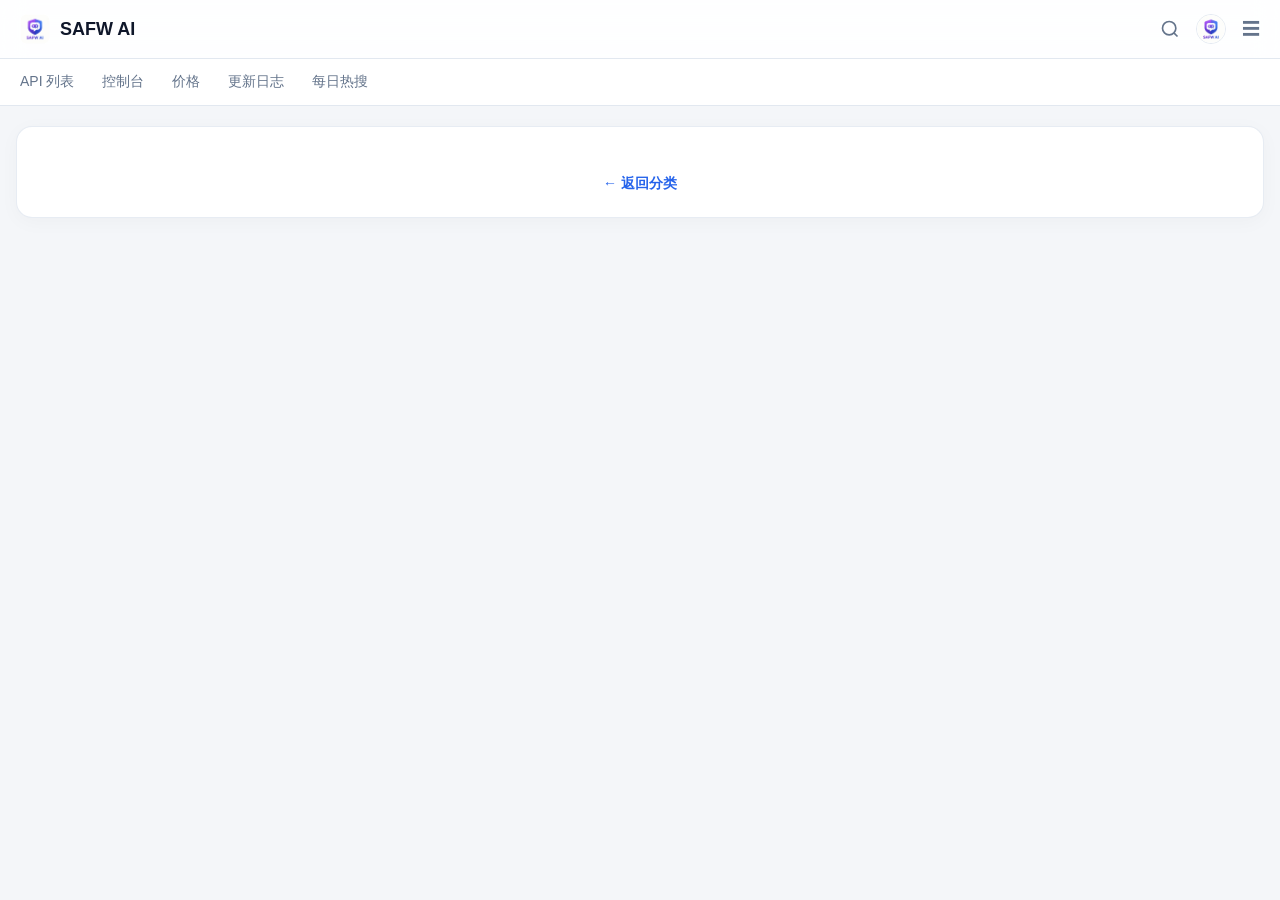
==== commit cbeecd45: "更新 category.html" ====
--- a/category.html
+++ b/category.html
@@ -1,89 +1,80 @@
 <!DOCTYPE html>
 <html lang="zh-CN">
 <head>
-    <meta charset="UTF-8">
-    <meta name="viewport" content="width=device-width, initial-scale=1.0">
-    <title>API 列表 - SAFW AI</title>
-    <link rel="stylesheet" href="style.css">
-    <script src="data.js"></script>
+<meta charset="UTF-8">
+<meta name="viewport" content="width=device-width, initial-scale=1.0">
+<title>API 列表 - SAFW AI</title>
+<link rel="stylesheet" href="style.css">
 </head>
 <body>
-    <nav class="navbar">
-        <div class="nav-left">
-            <a href="index.html" style="text-decoration:none; display:flex; align-items:center; gap:10px;">
-                <img src="logo.jpg" alt="Logo" class="nav-logo">
-                <span class="nav-title">SAFW AI</span>
-            </a>
-        </div>
-        <div class="nav-right">
-            <span class="icon">🔍</span>
-            <img src="logo.jpg" alt="Avatar" class="avatar" onclick="toggleProfileMenu(event)">
-            <span class="icon">☰</span>
-        </div>
-    </nav>
+<nav class="navbar">
+<div class="nav-left"><a href="index.html" class="nav-brand"><img src="logo.jpg" class="nav-logo"><span class="nav-title">SAFW AI</span></a></div>
+<div class="nav-right">
+<svg class="nav-icon" onclick="openSearch()" viewBox="0 0 24 24" width="20" height="20" fill="none" stroke="currentColor" stroke-width="2"><circle cx="11" cy="11" r="8"/><line x1="21" y1="21" x2="16.65" y2="16.65"/></svg>
+<img src="logo.jpg" class="avatar" onclick="toggleProfileMenu(event)">
+<span class="icon">☰</span>
+</div>
+</nav>
 
-    <div class="profile-menu" id="profileMenu">
-        <div class="profile-header">
-            <img src="logo.jpg" alt="Avatar" class="profile-avatar">
-            <div>
-                <div class="profile-name">shujichu</div>
-                <div class="profile-status">已登录</div>
-            </div>
-        </div>
-        <a href="dashboard.html" class="profile-item"><span>🖥️</span> 控制台</a>
-        <a href="pricing.html" class="profile-item"><span>💰</span> 价格</a>
-        <div class="profile-item" onclick="toggleDarkMode()"><span>🌙</span> 切换深色模式</div>
-        <div class="profile-item" onclick="copyMyId()"><span>📋</span> 复制我的 ID</div>
-        <div class="profile-divider"></div>
-        <div class="profile-item logout" onclick="logout()"><span>🚪</span> 退出登录</div>
-    </div>
+<div class="profile-menu" id="profileMenu">
+<div class="profile-header"><img src="logo.jpg" class="profile-avatar"><div><div class="profile-name">shujichu</div><div class="profile-status">已登录</div></div></div>
+<a href="dashboard.html" class="profile-item">🖥️ 控制台</a>
+<a href="pricing.html" class="profile-item">💰 价格</a>
+<div class="profile-item" onclick="toggleDarkMode()">🌙 切换深色模式</div>
+<div class="profile-item" onclick="copyMyId()">📋 复制我的 ID</div>
+<div class="profile-divider"></div>
+<div class="profile-item logout" onclick="logout()">🚪 退出登录</div>
+</div>
 
-    <div class="tabs">
-        <a href="index.html" class="tab active">API 列表</a>
-        <a href="dashboard.html" class="tab">控制台</a>
-        <a href="pricing.html" class="tab">价格</a>
-        <a href="log.html" class="tab">更新日志</a>
-        <a href="hot.html" class="tab">每日热搜</a>
-    </div>
+<div class="tabs">
+<a href="index.html" class="tab">API 列表</a>
+<a href="dashboard.html" class="tab">控制台</a>
+<a href="pricing.html" class="tab">价格</a>
+<a href="log.html" class="tab">更新日志</a>
+<a href="hot.html" class="tab">每日热搜</a>
+</div>
 
-    <main class="container">
-        <div class="card">
-            <div class="card-label" id="category-label"></div>
-            <h1 class="card-title" id="category-title"></h1>
-            <p class="card-desc" id="category-desc"></p>
-            <div class="api-list" id="api-list"></div>
-            <a href="index.html" class="back-link">← 返回分类</a>
-        </div>
-    </main>
+<main class="container">
+<div class="card">
+<div class="card-label" id="category-label"></div>
+<h1 class="card-title" id="category-title"></h1>
+<p class="card-desc" id="category-desc"></p>
+<div class="api-list" id="api-list"></div>
+<a href="index.html" class="back-link">← 返回分类</a>
+</div>
+</main>
 
-    <script>
-        const categoryInfo = {
-            sms:     { name: '接码类', desc: '短信验证码接收服务' },
-            query:   { name: '查询类', desc: '各类信息查询服务' },
-            service: { name: '服务类', desc: '实用工具服务' },
-            free:    { name: '免费类', desc: '免费接口集合' }
-        };
-        const params = new URLSearchParams(window.location.search);
-        const type = params.get('type') || 'sms';
-        const info = categoryInfo[type] || categoryInfo.sms;
-        const apis = allApis[type] || [];
-        document.title = info.name + ' - SAFW AI';
-        document.getElementById('category-label').textContent = info.name;
-        document.getElementById('category-title').textContent = info.name + ' API';
-        document.getElementById('category-desc').textContent = info.desc;
-        const listEl = document.getElementById('api-list');
-        if (apis.length === 0) {
-            listEl.innerHTML = '<p style="color:#64748b; text-align:center; padding:20px;">暂无接口</p>';
-        } else {
-            listEl.innerHTML = apis.map(api => `
-                <a href="doc.html?id=${api.id}" class="api-item" style="text-decoration:none; display:block;">
-                    <div class="api-item-name">${api.name}</div>
-                    <div class="api-item-desc">${api.desc}</div>
-                    <div class="api-item-path">${api.endpoint}</div>
-                </a>
-            `).join('');
-        }
-    </script>
-    <script src="script.js"></script>
+<script>
+const categoryInfo = {
+  query:   { name: '查询类', desc: '各类信息查询服务' },
+  service: { name: '服务类', desc: '实用工具服务' },
+  draw:    { name: '绘画类', desc: 'AI绘画与视频生成' },
+  sms:     { name: '接码类', desc: '短信验证码接收' },
+  free:    { name: '免费类', desc: '免费接口集合' }
+};
+const params = new URLSearchParams(window.location.search);
+const type = params.get('type') || 'query';
+const info = categoryInfo[type] || categoryInfo.query;
+const apis = allApis[type] || [];
+document.title = info.name + ' - SAFW AI';
+document.getElementById('category-label').textContent = info.name;
+document.getElementById('category-title').textContent = info.name + ' API';
+document.getElementById('category-desc').textContent = info.desc;
+const listEl = document.getElementById('api-list');
+if (apis.length === 0) {
+  listEl.innerHTML = '<p style="color:#64748b; text-align:center; padding:20px;">暂无接口</p>';
+} else {
+  listEl.innerHTML = apis.map(api => `
+    <a href="doc.html?id=${api.id}" class="api-item" style="text-decoration:none; display:block;">
+      <div class="api-item-name">${api.name}</div>
+      <div class="api-item-desc">${api.desc}</div>
+      <div class="api-item-path">${api.endpoint}</div>
+    </a>
+  `).join('');
+}
+</script>
+<script src="data.js"></script>
+<script src="data-draw.js"></script>
+<script src="script.js"></script>
 </body>
 </html>
--- a/style.css
+++ b/style.css
@@ -1,109 +1,91 @@
-* { box-sizing: border-box; margin: 0; padding: 0; }
-body { font-family: -apple-system, BlinkMacSystemFont, "Segoe UI", Roboto, sans-serif; background-color: #f4f6f9; color: #1e293b; padding-bottom: 40px; min-height: 100vh; }
-.navbar { display: flex; justify-content: space-between; align-items: center; background: rgba(255, 255, 255, 0.9); backdrop-filter: blur(12px); -webkit-backdrop-filter: blur(12px); padding: 14px 20px; position: sticky; top: 0; z-index: 100; border-bottom: 1px solid #e2e8f0; }
-.nav-left { display: flex; align-items: center; gap: 10px; }
-.nav-logo { width: 30px; height: 30px; border-radius: 8px; }
-.nav-title { font-weight: 800; font-size: 18px; color: #0f172a; letter-spacing: 0.5px; }
-.nav-right { display: flex; align-items: center; gap: 16px; color: #64748b; }
-.icon { font-size: 18px; cursor: pointer; }
-.avatar { width: 30px; height: 30px; border-radius: 50%; border: 1px solid #e2e8f0; }
-.tabs { display: flex; background: #ffffff; padding: 0 20px; overflow-x: auto; white-space: nowrap; border-bottom: 1px solid #e2e8f0; gap: 28px; }
-.tab { padding: 14px 0; font-size: 14px; color: #64748b; cursor: pointer; font-weight: 500; text-decoration: none; }
-.tab.active { color: #2563eb; font-weight: 700; border-bottom: 2px solid #2563eb; }
-.container { padding: 20px 16px; }
-.card { background: #ffffff; border-radius: 16px; padding: 24px; box-shadow: 0 4px 20px rgba(15, 23, 42, 0.03), 0 1px 3px rgba(15, 23, 42, 0.05); border: 1px solid rgba(226, 232, 240, 0.8); }
-.card-label { font-size: 12px; font-weight: 600; color: #64748b; margin-bottom: 8px; letter-spacing: 1px; }
-.card-title { font-size: 24px; font-weight: 800; color: #0f172a; margin-bottom: 14px; letter-spacing: -0.5px; }
-.card-desc { font-size: 14px; color: #475569; line-height: 1.7; margin-bottom: 28px; }
-.endpoint-box { background: #f8fafc; border: 1px solid #e2e8f0; border-radius: 12px; padding: 20px; margin-bottom: 28px; }
-.endpoint-header { display: flex; align-items: center; gap: 8px; margin-bottom: 12px; }
-.method { color: #2563eb; font-weight: 800; font-size: 14px; letter-spacing: 1px; }
-.domain { background: #eff6ff; color: #2563eb; font-size: 12px; padding: 4px 10px; border-radius: 6px; font-weight: 600; }
-.endpoint-path { font-family: ui-monospace, SFMono-Regular, Consolas, monospace; font-size: 14px; color: #334155; margin-bottom: 20px; word-break: break-all; }
-.try-btn { width: 100%; background: #2563eb; color: #fff; border: none; border-radius: 10px; padding: 14px; font-size: 16px; font-weight: 700; cursor: pointer; transition: all 0.2s ease; box-shadow: 0 4px 12px rgba(37, 99, 235, 0.2); }
-.try-btn:active { background: #1d4ed8; transform: scale(0.98); }
-.section-title { font-size: 16px; font-weight: 800; margin-bottom: 12px; color: #0f172a; }
-.feature-list { list-style: none; }
-.feature-list li { font-size: 14px; color: #475569; line-height: 1.8; margin-bottom: 10px; display: flex; gap: 8px; }
-.feature-list li::before { content: "●"; color: #2563eb; font-size: 10px; margin-top: 7px; }
-.feature-list li strong { color: #0f172a; }
-.table-wrap { overflow-x: auto; margin-bottom: 8px; border: 1px solid #e2e8f0; border-radius: 12px; }
-.param-table { width: 100%; border-collapse: collapse; font-size: 13px; min-width: 100%; }
-.param-table th { background: #f8fafc; color: #475569; font-weight: 600; text-align: left; padding: 12px 16px; border-bottom: 1px solid #e2e8f0; }
-.param-table td { padding: 12px 16px; border-bottom: 1px solid #f1f5f9; color: #334155; }
-.param-table tr:last-child td { border-bottom: none; }
-.param-table code { background: #eff6ff; color: #2563eb; padding: 2px 6px; border-radius: 4px; font-size: 12px; }
-.required { color: #dc2626; font-weight: 600; }
-.code-block { background: #1e1e2e; border-radius: 12px; padding: 16px; overflow-x: auto; border: 1px solid rgba(255,255,255,0.1); }
-.code-block pre { margin: 0; color: #e2e8f0; font-family: ui-monospace, SFMono-Regular, Consolas, monospace; font-size: 13px; line-height: 1.6; white-space: pre-wrap; word-break: break-all; }
-.profile-menu { position: fixed; top: 70px; right: 16px; width: 220px; background: rgba(255, 255, 255, 0.95); backdrop-filter: blur(16px); -webkit-backdrop-filter: blur(16px); border-radius: 16px; box-shadow: 0 10px 40px rgba(0, 0, 0, 0.12), 0 2px 8px rgba(0, 0, 0, 0.06); border: 1px solid rgba(255, 255, 255, 0.8); padding: 8px 0; z-index: 1000; opacity: 0; visibility: hidden; transform: translateY(-10px); transition: all 0.25s cubic-bezier(0.16, 1, 0.3, 1); }
-.profile-menu.show { opacity: 1; visibility: visible; transform: translateY(0); }
-.profile-header { display: flex; align-items: center; gap: 12px; padding: 12px 16px; border-bottom: 1px solid #f1f5f9; margin-bottom: 6px; }
-.profile-avatar { width: 36px; height: 36px; border-radius: 50%; border: 1px solid #e2e8f0; }
-.profile-name { font-weight: 700; font-size: 15px; color: #0f172a; }
-.profile-status { font-size: 12px; color: #64748b; }
-.profile-item { display: flex; align-items: center; gap: 12px; padding: 12px 16px; font-size: 14px; color: #334155; cursor: pointer; transition: background 0.2s; text-decoration: none; }
-.profile-item:active { background: #f8fafc; }
-.profile-item.logout { color: #dc2626; }
-.profile-divider { height: 1px; background: #f1f5f9; margin: 6px 0; }
-.category-grid { display: grid; grid-template-columns: 1fr 1fr; gap: 12px; }
-.category-item { display: flex; flex-direction: column; align-items: center; justify-content: center; padding: 24px 12px; background: #f8fafc; border: 1px solid #e2e8f0; border-radius: 12px; text-decoration: none; color: #1e293b; transition: all 0.2s ease; }
-.category-item:active { background: #eff6ff; border-color: #2563eb; transform: scale(0.97); }
-.category-icon { font-size: 28px; margin-bottom: 10px; }
-.category-name { font-weight: 700; font-size: 15px; margin-bottom: 4px; }
-.category-desc { font-size: 11px; color: #64748b; text-align: center; }
-.api-list { margin-top: 8px; }
-.api-item { padding: 16px 0; border-bottom: 1px solid #f1f5f9; text-decoration: none; display: block; }
-.api-item:last-child { border-bottom: none; }
-.api-item-name { font-weight: 700; font-size: 15px; color: #0f172a; margin-bottom: 6px; }
-.api-item-desc { font-size: 13px; color: #64748b; margin-bottom: 8px; line-height: 1.5; }
-.api-item-path { font-family: ui-monospace, SFMono-Regular, Consolas, monospace; font-size: 12px; color: #2563eb; background: #eff6ff; display: inline-block; padding: 3px 10px; border-radius: 6px; }
-.back-link { display: block; text-align: center; margin-top: 20px; color: #2563eb; text-decoration: none; font-weight: 600; font-size: 14px; }
-.back-link:active { opacity: 0.7; }
-body.dark-mode { background-color: #0f172a; color: #e2e8f0; }
-body.dark-mode .navbar, body.dark-mode .tabs, body.dark-mode .card, body.dark-mode .category-item, body.dark-mode .profile-menu, body.dark-mode .endpoint-box, body.dark-mode .table-wrap, body.dark-mode .pricing-item { background: #1e293b; border-color: #334155; color: #e2e8f0; }
-body.dark-mode .nav-title, body.dark-mode .card-title, body.dark-mode .category-name, body.dark-mode .api-item-name, body.dark-mode .section-title, body.dark-mode .profile-name { color: #f8fafc; }
-body.dark-mode .card-desc, body.dark-mode .category-desc, body.dark-mode .api-item-desc, body.dark-mode .profile-item, body.dark-mode .profile-status { color: #94a3b8; }
-body.dark-mode .card-label { color: #64748b; }
-body.dark-mode .tabs .tab { color: #94a3b8; }
-body.dark-mode .tabs .tab.active { color: #60a5fa; border-bottom-color: #60a5fa; }
-body.dark-mode .category-item:active { background: #334155; border-color: #60a5fa; }
-body.dark-mode .param-table th { background: #1e293b; color: #94a3b8; border-bottom-color: #334155; }
-body.dark-mode .param-table td { color: #cbd5e1; border-bottom-color: #334155; }
-body.dark-mode .param-table code { background: #0f172a; color: #60a5fa; }
-body.dark-mode .profile-item:active { background: #334155; }
-.pricing-grid { display: flex; flex-direction: column; gap: 16px; margin-top: 16px; }
-.pricing-item { background: #f8fafc; border: 1px solid #e2e8f0; border-radius: 16px; padding: 24px; position: relative; }
-.pricing-item.featured { border: 2px solid #2563eb; background: #eff6ff; }
-.pricing-badge { position: absolute; top: -10px; right: 20px; background: #2563eb; color: #fff; font-size: 11px; font-weight: 700; padding: 3px 10px; border-radius: 10px; }
-.pricing-name { font-weight: 800; font-size: 16px; color: #0f172a; margin-bottom: 8px; }
-.pricing-price { font-size: 28px; font-weight: 900; color: #2563eb; margin-bottom: 16px; }
-.pricing-unit { font-size: 14px; color: #64748b; font-weight: 500; }
-.pricing-features { list-style: none; padding: 0; margin: 0; }
-.pricing-features li { font-size: 13px; color: #475569; padding: 6px 0; border-bottom: 1px solid #e2e8f0; }
-.pricing-features li:last-child { border-bottom: none; }
-.dashboard-stats { display: grid; grid-template-columns: 1fr 1fr; gap: 12px; margin-top: 16px; }
-.stat-box { background: #f8fafc; border: 1px solid #e2e8f0; border-radius: 12px; padding: 20px; display: flex; flex-direction: column; justify-content: center; }
-.stat-label { font-size: 12px; color: #64748b; margin-bottom: 6px; font-weight: 600; }
-.stat-value { font-size: 24px; font-weight: 800; color: #0f172a; }
-.stat-link { font-size: 12px; color: #2563eb; text-decoration: none; margin-top: 8px; font-weight: 600; }
-.toast { position: fixed; top: 20px; left: 50%; transform: translateX(-50%) translateY(-20px); background: rgba(15, 23, 42, 0.95); backdrop-filter: blur(12px); -webkit-backdrop-filter: blur(12px); color: #fff; padding: 12px 20px; border-radius: 12px; font-size: 14px; font-weight: 500; box-shadow: 0 10px 30px rgba(0, 0, 0, 0.2); z-index: 9999; opacity: 0; visibility: hidden; transition: all 0.3s cubic-bezier(0.16, 1, 0.3, 1); display: flex; align-items: center; gap: 8px; white-space: nowrap; max-width: 90vw; }
-.toast.show { opacity: 1; visibility: visible; transform: translateX(-50%) translateY(0); }
-.toast-success { background: rgba(5, 150, 105, 0.95); }
-.toast-error { background: rgba(220, 38, 38, 0.95); }
-.toast-info { background: rgba(15, 23, 42, 0.95); }
-body.dark-mode .toast { background: rgba(248, 250, 252, 0.95); color: #0f172a; }
-body.dark-mode .toast-success { background: rgba(16, 185, 129, 0.95); color: #fff; }
-body.dark-mode .toast-error { background: rgba(239, 68, 68, 0.95); color: #fff; }
-.test-dialog-overlay { position: fixed; top: 0; left: 0; right: 0; bottom: 0; background: rgba(15, 23, 42, 0.5); backdrop-filter: blur(4px); -webkit-backdrop-filter: blur(4px); z-index: 9998; display: flex; align-items: flex-end; justify-content: center; opacity: 0; transition: opacity 0.3s ease; }
-.test-dialog-overlay.show { opacity: 1; }
-.test-dialog { background: #fff; width: 100%; max-width: 500px; border-radius: 24px 24px 0 0; padding: 24px; transform: translateY(100%); transition: transform 0.4s cubic-bezier(0.16, 1, 0.3, 1); max-height: 90vh; overflow-y: auto; box-shadow: 0 -10px 40px rgba(0,0,0,0.15); }
-.test-dialog-overlay.show .test-dialog { transform: translateY(0); }
-.test-dialog-header { display: flex; justify-content: space-between; align-items: center; font-weight: 800; font-size: 16px; color: #0f172a; margin-bottom: 20px; }
-.test-close { cursor: pointer; font-size: 18px; color: #94a3b8; padding: 4px 8px; }
-.test-input-group { margin-bottom: 16px; }
-.test-input-group label, .test-result label { display: block; font-size: 13px; font-weight: 700; color: #475569; margin-bottom: 8px; }
-.test-input-group textarea { width: 100%; min-height: 120px; border: 1px solid #e2e8f0; border-radius: 12px; padding: 12px; font-family: ui-monospace, SFMono-Regular, Consolas, monospace; font-size: 13px; color: #334155; background: #f8fafc; resize: vertical; outline: none; }
-.test-input-group textarea:focus { border-color: #2563eb; }
-.test-result { margin-top: 20px; }
-.test-result pre { background: #1e1e2e; color: #e2e8f0; border-radius: 12px; padding: 16px; font-size: 13px; white-space: pre-wrap; word-break: break-all; line-height: 1.6; }+*{box-sizing:border-box;margin:0;padding:0}
+body{font-family:-apple-system,BlinkMacSystemFont,"Segoe UI",Roboto,sans-serif;background:#f4f6f9;color:#1e293b;padding-bottom:40px;min-height:100vh}
+.navbar{display:flex;justify-content:space-between;align-items:center;background:rgba(255,255,255,.9);backdrop-filter:blur(12px);padding:14px 20px;position:sticky;top:0;z-index:100;border-bottom:1px solid #e2e8f0}
+.nav-left{display:flex;align-items:center;gap:10px}
+.nav-brand{display:flex;align-items:center;gap:10px;text-decoration:none}
+.nav-logo{width:30px;height:30px;border-radius:8px}
+.nav-title{font-weight:800;font-size:18px;color:#0f172a}
+.nav-right{display:flex;align-items:center;gap:16px;color:#64748b}
+.icon{font-size:18px;cursor:pointer}
+.avatar{width:30px;height:30px;border-radius:50%;border:1px solid #e2e8f0}
+.nav-icon{color:#64748b;cursor:pointer}
+.tabs{display:flex;background:#fff;padding:0 20px;overflow-x:auto;white-space:nowrap;border-bottom:1px solid #e2e8f0;gap:28px}
+.tab{padding:14px 0;font-size:14px;color:#64748b;text-decoration:none;font-weight:500}
+.tab.active{color:#2563eb;font-weight:700;border-bottom:2px solid #2563eb}
+.container{padding:20px 16px}
+.card{background:#fff;border-radius:16px;padding:24px;box-shadow:0 4px 20px rgba(15,23,42,.03);border:1px solid rgba(226,232,240,.8)}
+.card-label{font-size:12px;font-weight:600;color:#64748b;margin-bottom:8px;letter-spacing:1px}
+.card-title{font-size:24px;font-weight:800;color:#0f172a;margin-bottom:14px}
+.card-desc{font-size:14px;color:#475569;line-height:1.7;margin-bottom:24px}
+.api-grid{display:grid;grid-template-columns:1fr;gap:12px;margin-top:16px}
+.api-card{display:block;background:#f8fafc;border:1px solid #e2e8f0;border-radius:12px;padding:18px;text-decoration:none;transition:all .2s}
+.api-card:active{background:#eff6ff;border-color:#2563eb}
+.api-card-tag{display:inline-block;font-size:11px;font-weight:700;color:#2563eb;background:#eff6ff;padding:2px 8px;border-radius:4px;margin-bottom:8px}
+.api-card-name{font-weight:700;font-size:16px;color:#0f172a;margin-bottom:6px}
+.api-card-desc{font-size:13px;color:#64748b;margin-bottom:8px}
+.api-card-path{font-family:ui-monospace,monospace;font-size:12px;color:#2563eb;background:#eff6ff;display:inline-block;padding:3px 8px;border-radius:4px}
+.endpoint-box{background:#f8fafc;border:1px solid #e2e8f0;border-radius:12px;padding:20px;margin-bottom:24px}
+.endpoint-header{display:flex;align-items:center;gap:8px;margin-bottom:10px}
+.method{color:#2563eb;font-weight:800;font-size:14px}
+.domain{background:#eff6ff;color:#2563eb;font-size:12px;padding:3px 8px;border-radius:4px;font-weight:600}
+.endpoint-path{font-family:ui-monospace,monospace;font-size:14px;color:#334155;word-break:break-all}
+.section-title{font-size:16px;font-weight:800;margin-bottom:12px;color:#0f172a}
+.table-wrap{overflow-x:auto;border:1px solid #e2e8f0;border-radius:12px}
+.param-table{width:100%;border-collapse:collapse;font-size:13px}
+.param-table th{background:#f8fafc;color:#475569;font-weight:600;text-align:left;padding:12px 16px;border-bottom:1px solid #e2e8f0}
+.param-table td{padding:12px 16px;border-bottom:1px solid #f1f5f9;color:#334155}
+.param-table code{background:#eff6ff;color:#2563eb;padding:2px 6px;border-radius:4px;font-size:12px}
+.required{color:#dc2626;font-weight:600}
+.code-block{background:#1e1e2e;border-radius:12px;padding:16px;overflow-x:auto}
+.code-block pre{color:#e2e8f0;font-family:ui-monospace,monospace;font-size:13px;white-space:pre-wrap;word-break:break-all}
+.try-btn{width:100%;background:#2563eb;color:#fff;border:none;border-radius:10px;padding:14px;font-size:16px;font-weight:700;cursor:pointer;transition:all .2s}
+.try-btn:active{background:#1d4ed8}
+.back-link{display:block;text-align:center;margin-top:20px;color:#2563eb;text-decoration:none;font-weight:600;font-size:14px}
+.profile-menu{position:fixed;top:70px;right:16px;width:220px;background:rgba(255,255,255,.95);backdrop-filter:blur(16px);border-radius:16px;box-shadow:0 10px 40px rgba(0,0,0,.12);border:1px solid rgba(255,255,255,.8);padding:8px 0;z-index:1000;opacity:0;visibility:hidden;transform:translateY(-10px);transition:all .25s}
+.profile-menu.show{opacity:1;visibility:visible;transform:translateY(0)}
+.profile-header{display:flex;align-items:center;gap:12px;padding:12px 16px;border-bottom:1px solid #f1f5f9;margin-bottom:6px}
+.profile-avatar{width:36px;height:36px;border-radius:50%}
+.profile-name{font-weight:700;font-size:15px;color:#0f172a}
+.profile-status{font-size:12px;color:#64748b}
+.profile-item{display:flex;align-items:center;gap:12px;padding:12px 16px;font-size:14px;color:#334155;cursor:pointer;text-decoration:none}
+.profile-item:active{background:#f8fafc}
+.profile-item.logout{color:#dc2626}
+.profile-divider{height:1px;background:#f1f5f9;margin:6px 0}
+.footer{margin-top:40px;padding:30px 20px;background:#fff;border-top:1px solid #e2e8f0;text-align:center}
+.footer-logo{display:flex;align-items:center;justify-content:center;gap:8px;margin-bottom:16px;font-weight:800;color:#0f172a}
+.footer-logo-img{width:24px;height:24px;border-radius:6px}
+.footer-links{display:flex;justify-content:center;gap:20px;margin-bottom:16px}
+.footer-links a{font-size:13px;color:#64748b;text-decoration:none}
+.footer-copyright{font-size:12px;color:#94a3b8}
+.search-overlay{position:fixed;top:0;left:0;right:0;bottom:0;background:rgba(15,23,42,.5);backdrop-filter:blur(8px);z-index:9999;display:none;align-items:flex-start;justify-content:center;padding-top:60px}
+.search-overlay.show{display:flex}
+.search-box{background:#fff;width:90%;max-width:400px;border-radius:16px;overflow:hidden;box-shadow:0 20px 60px rgba(0,0,0,.2)}
+.search-box input{width:100%;padding:18px;border:none;outline:none;font-size:16px;border-bottom:1px solid #e2e8f0}
+.search-results{max-height:300px;overflow-y:auto}
+.search-item{padding:14px 18px;border-bottom:1px solid #f1f5f9;cursor:pointer;font-size:14px}
+.search-item:hover{background:#f8fafc}
+.test-dialog-overlay{position:fixed;top:0;left:0;right:0;bottom:0;background:rgba(15,23,42,.5);backdrop-filter:blur(4px);z-index:9998;display:flex;align-items:flex-end;justify-content:center;opacity:0;transition:opacity .3s}
+.test-dialog-overlay.show{opacity:1}
+.test-dialog{background:#fff;width:100%;max-width:500px;border-radius:24px 24px 0 0;padding:24px;transform:translateY(100%);transition:transform .4s;max-height:90vh;overflow-y:auto}
+.test-dialog-overlay.show .test-dialog{transform:translateY(0)}
+.test-dialog-header{display:flex;justify-content:space-between;align-items:center;font-weight:800;font-size:16px;color:#0f172a;margin-bottom:20px}
+.test-close{cursor:pointer;font-size:18px;color:#94a3b8}
+.test-input-group{margin-bottom:16px}
+.test-input-group label,.test-result label{display:block;font-size:13px;font-weight:700;color:#475569;margin-bottom:8px}
+.test-input-group textarea{width:100%;min-height:120px;border:1px solid #e2e8f0;border-radius:12px;padding:12px;font-family:ui-monospace,monospace;font-size:13px;background:#f8fafc;resize:vertical;outline:none}
+.test-result{margin-top:20px}
+.test-result pre{background:#1e1e2e;color:#e2e8f0;border-radius:12px;padding:16px;font-size:13px;white-space:pre-wrap;word-break:break-all}
+body.dark-mode{background:#0f172a;color:#e2e8f0}
+body.dark-mode .navbar,body.dark-mode .tabs,body.dark-mode .card,body.dark-mode .api-card,body.dark-mode .profile-menu,body.dark-mode .endpoint-box,body.dark-mode .table-wrap,body.dark-mode .footer{background:#1e293b;border-color:#334155;color:#e2e8f0}
+body.dark-mode .nav-title,body.dark-mode .card-title,body.dark-mode .api-card-name,body.dark-mode .section-title,body.dark-mode .profile-name,body.dark-mode .footer-logo{color:#f8fafc}
+body.dark-mode .card-desc,body.dark-mode .api-card-desc,body.dark-mode .profile-item,body.dark-mode .profile-status{color:#94a3b8}
+body.dark-mode .tabs .tab{color:#94a3b8}
+body.dark-mode .tabs .tab.active{color:#60a5fa;border-bottom-color:#60a5fa}
+body.dark-mode .param-table th{background:#1e293b;color:#94a3b8;border-bottom-color:#334155}
+body.dark-mode .param-table td{color:#cbd5e1;border-bottom-color:#334155}
+body.dark-mode .param-table code{background:#0f172a;color:#60a5fa}
+body.dark-mode .test-dialog{background:#1e293b}
+body.dark-mode .test-input-group textarea{background:#0f172a;border-color:#334155;color:#e2e8f0}
+body.dark-mode .search-box{background:#1e293b}
+body.dark-mode .search-box input{background:#1e293b;color:#e2e8f0;border-bottom-color:#334155}
+body.dark-mode .search-item{color:#e2e8f0;border-bottom-color:#334155}
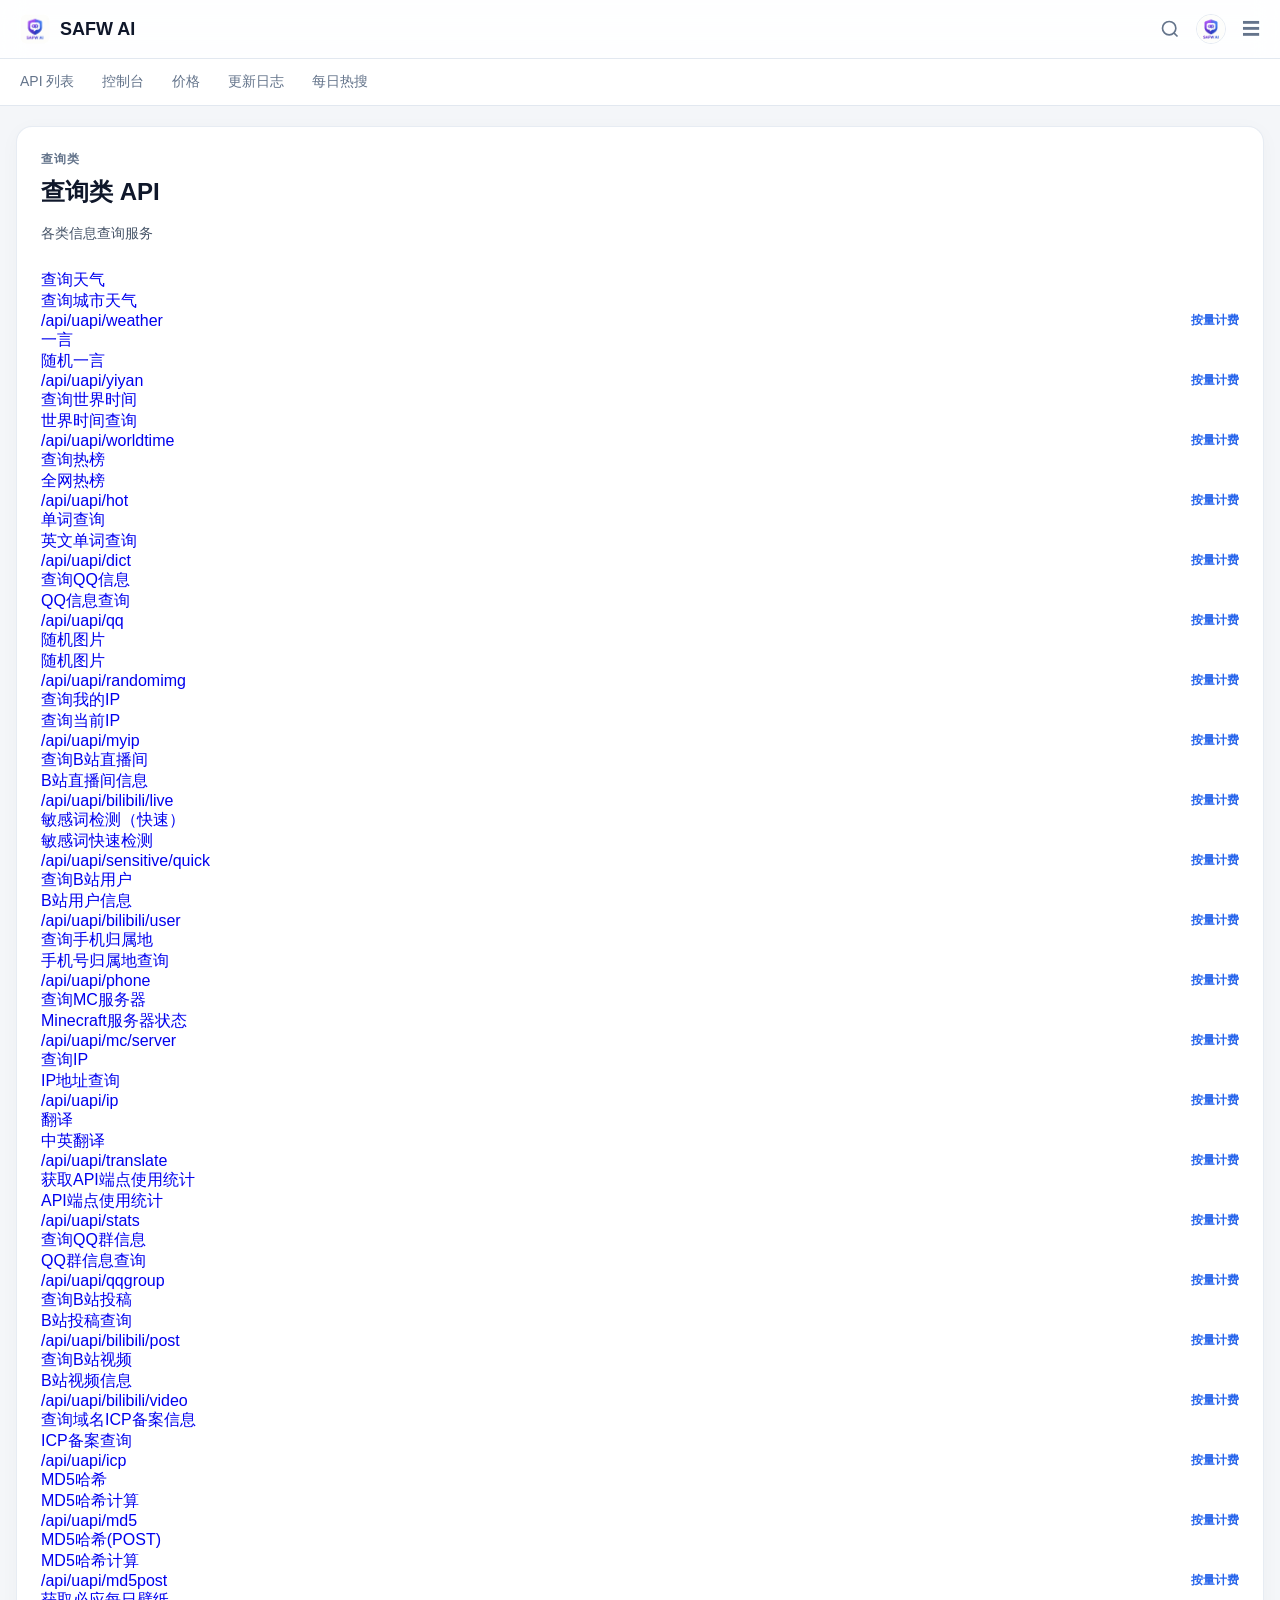
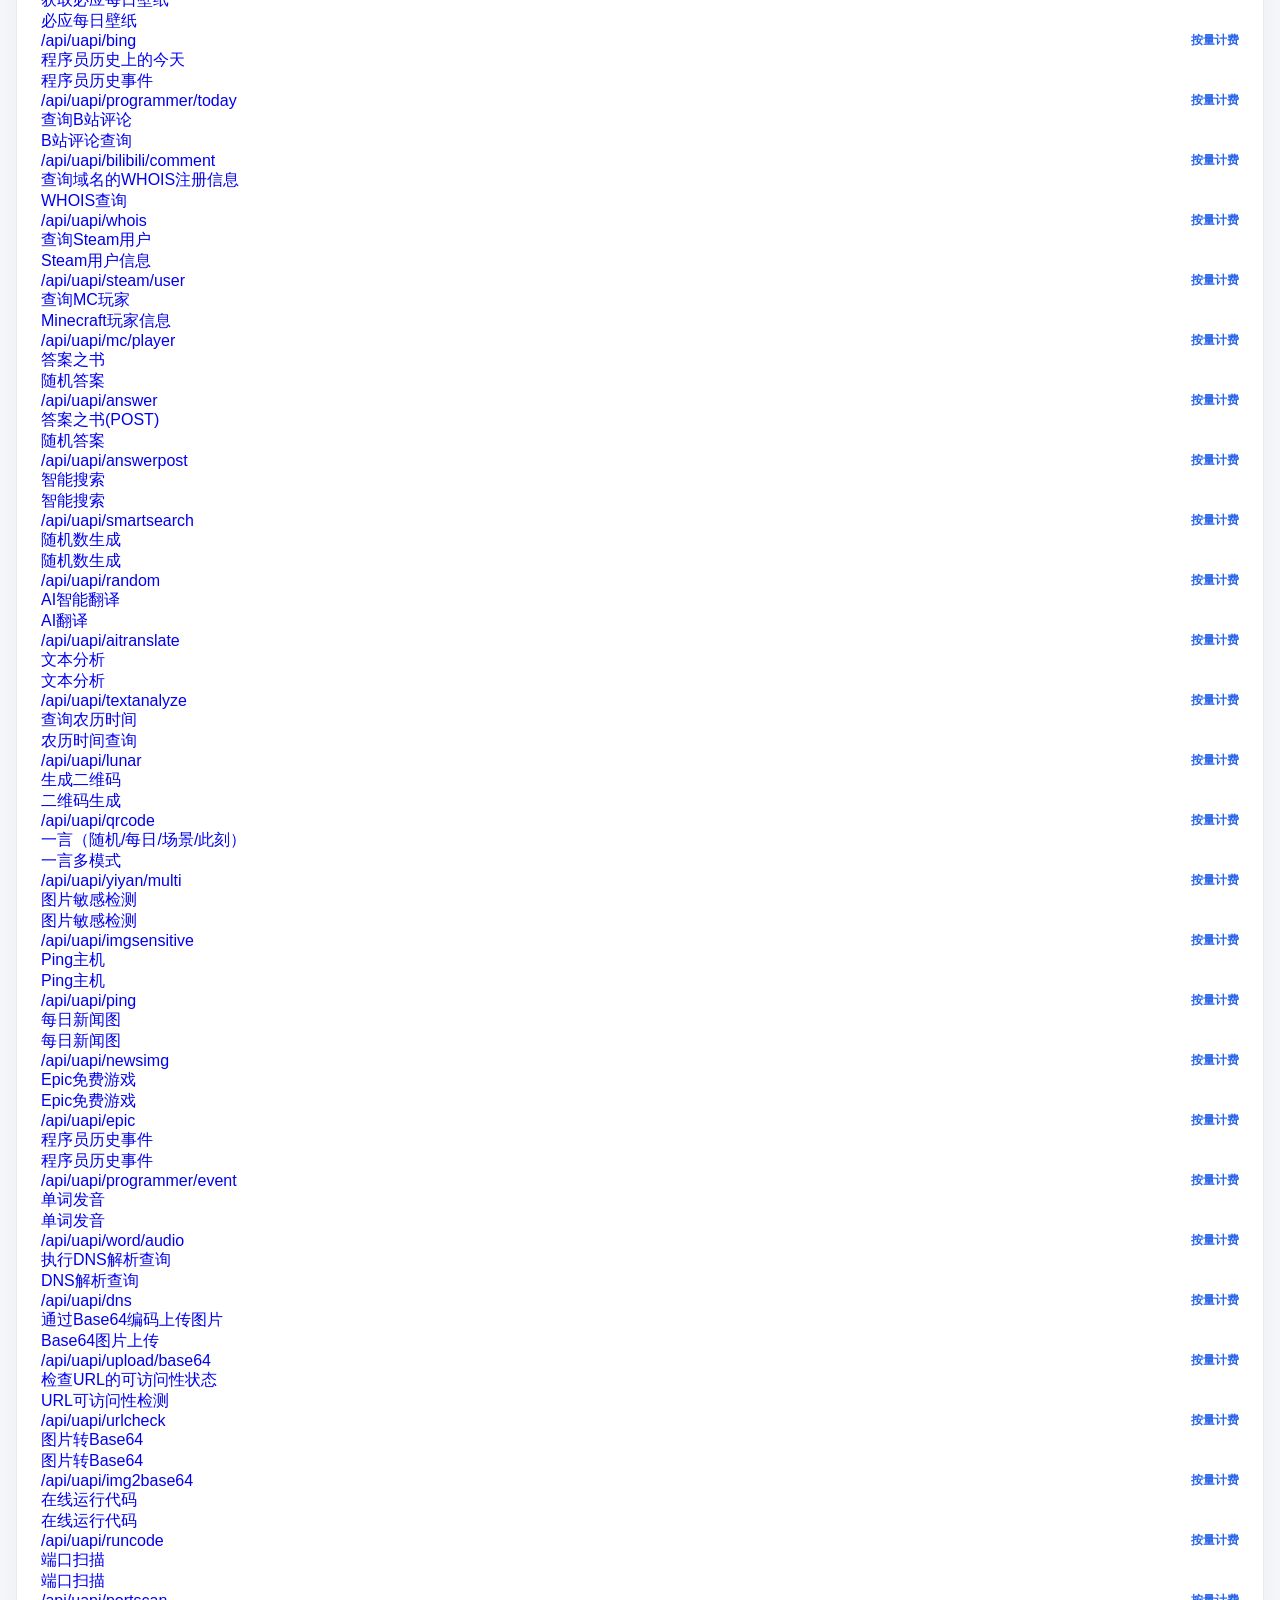
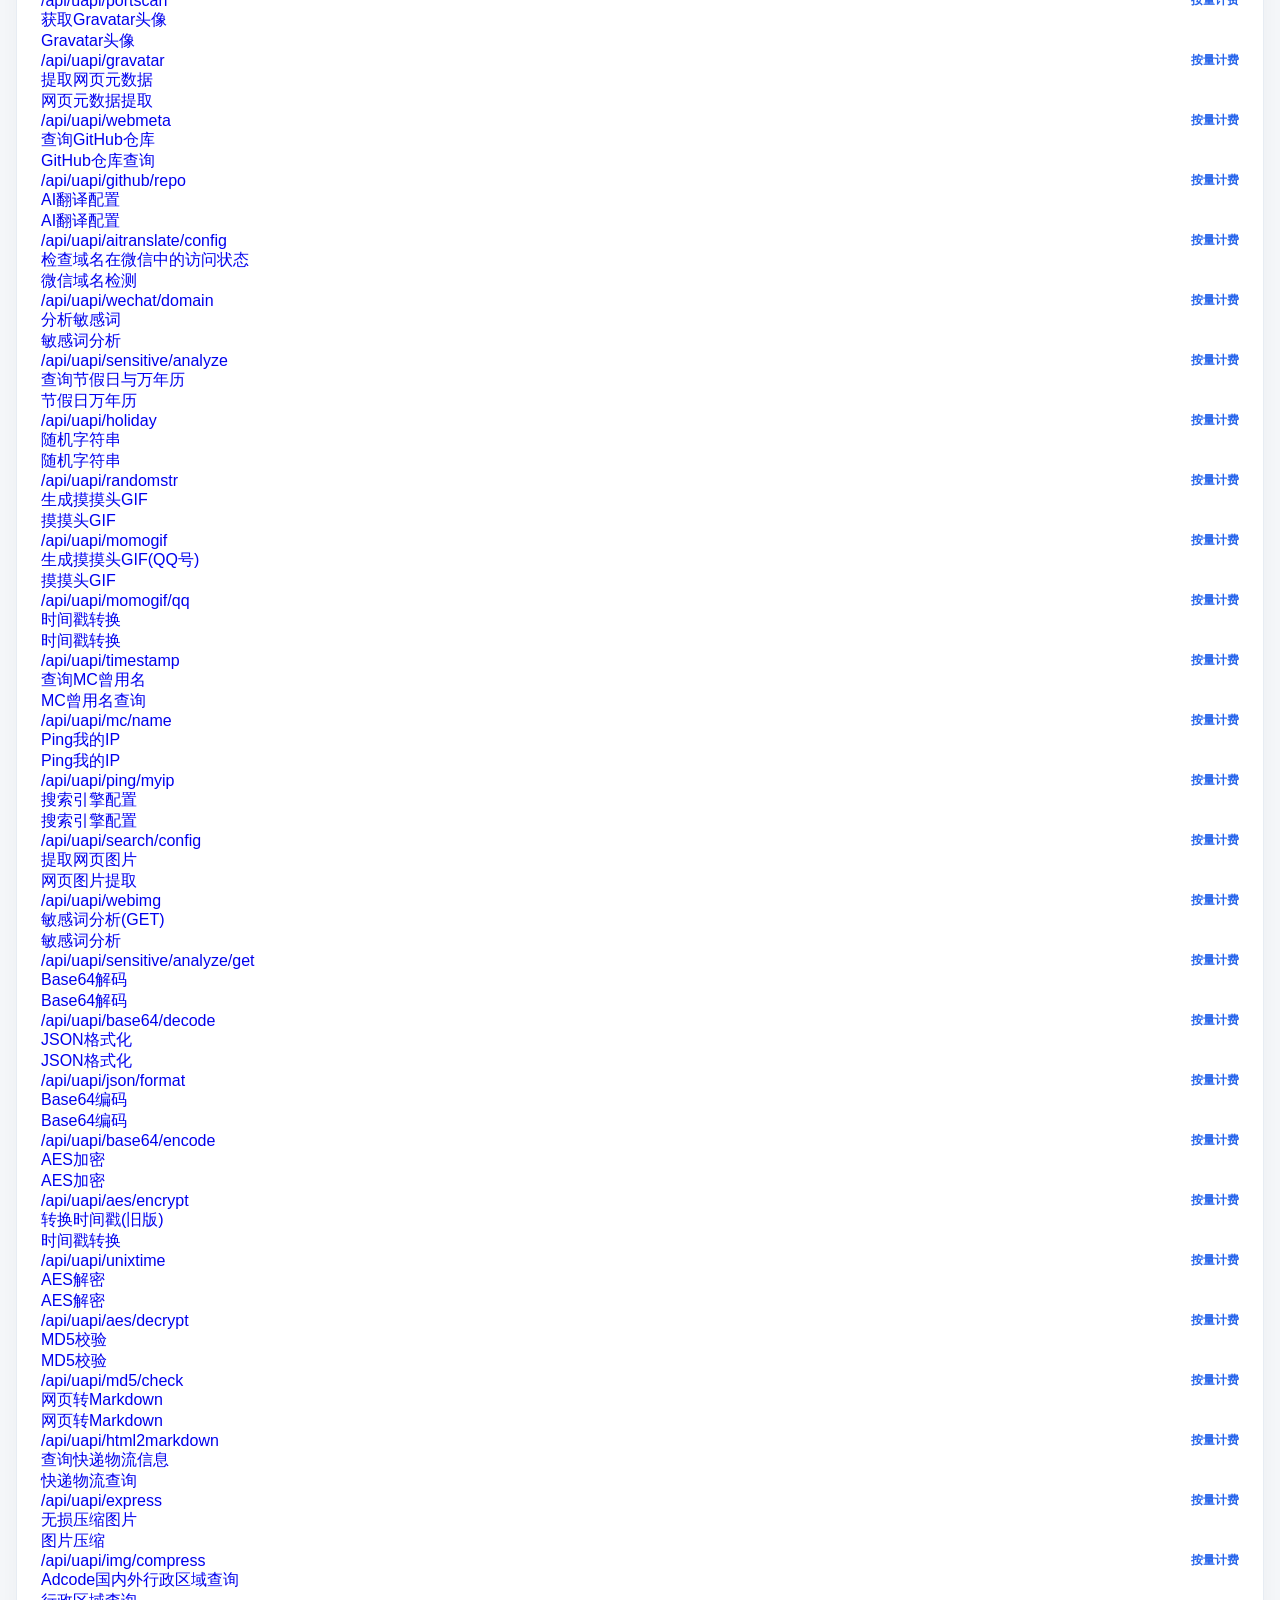
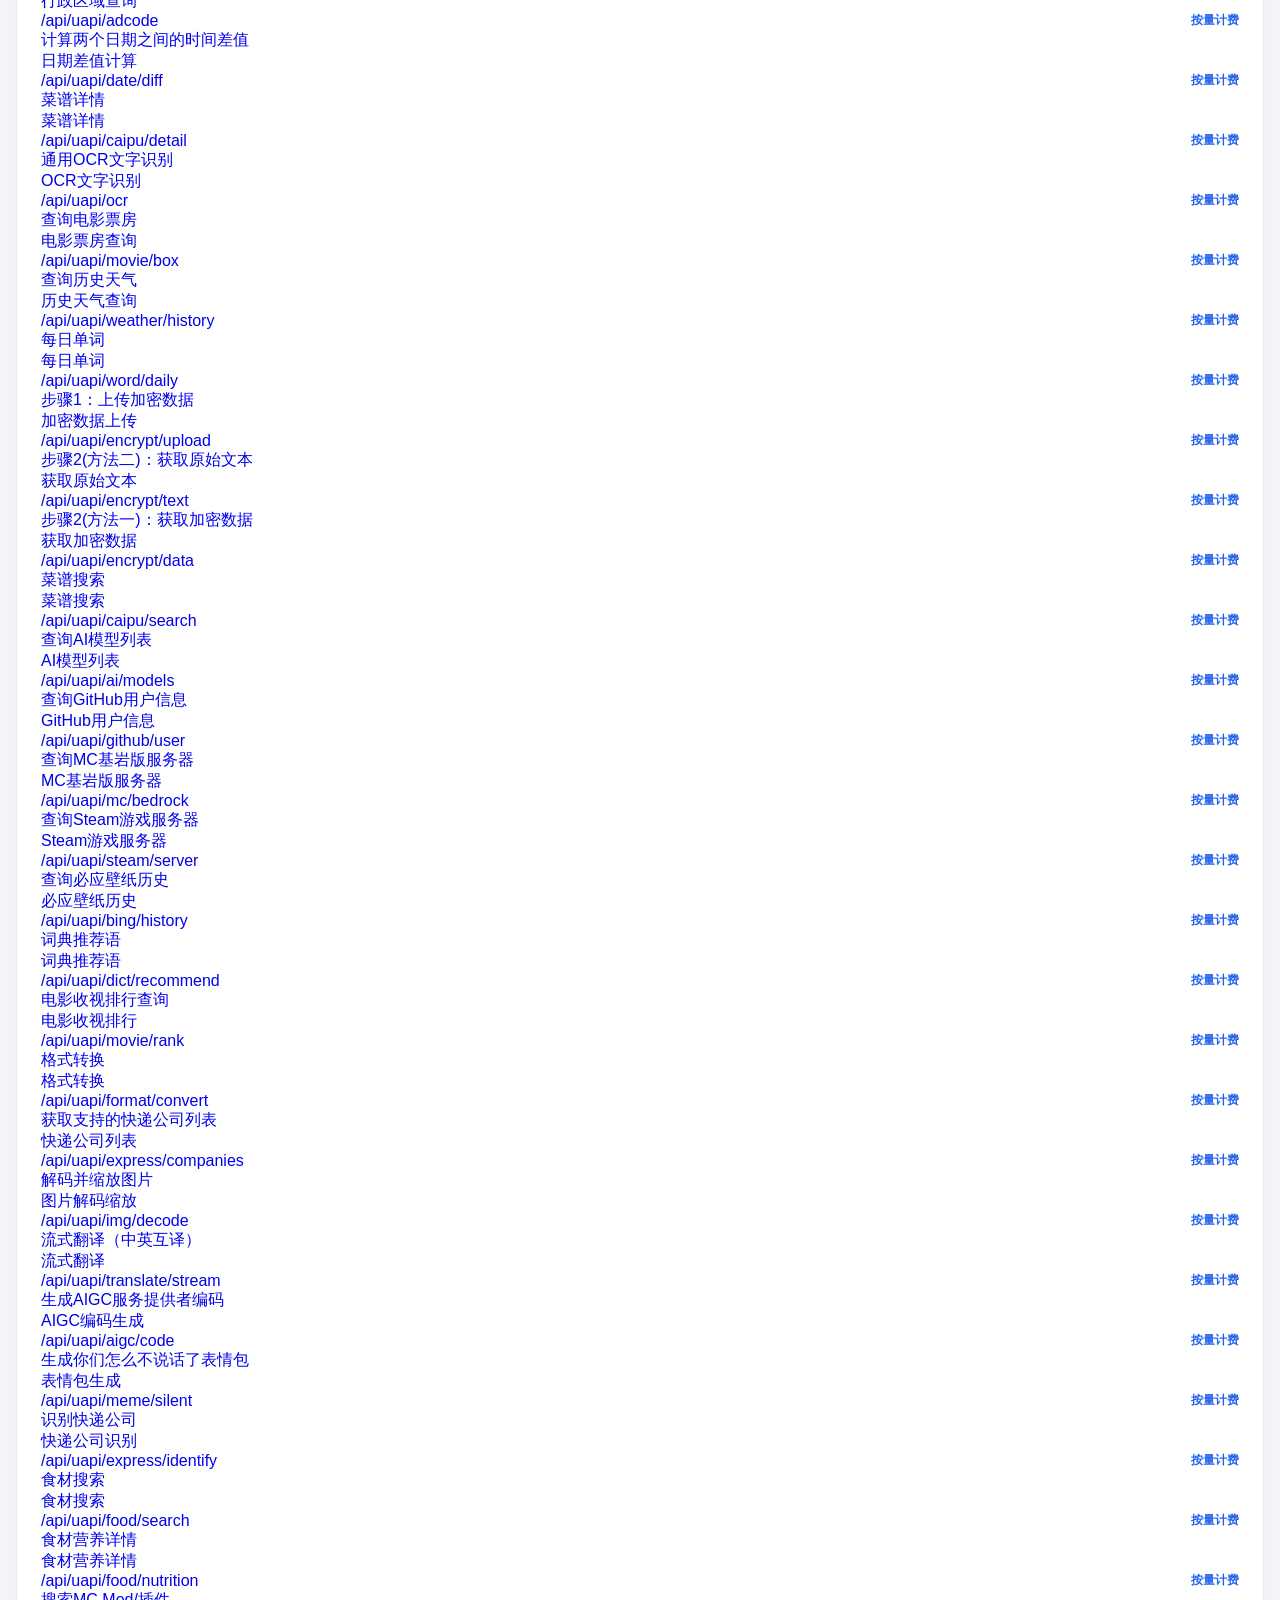
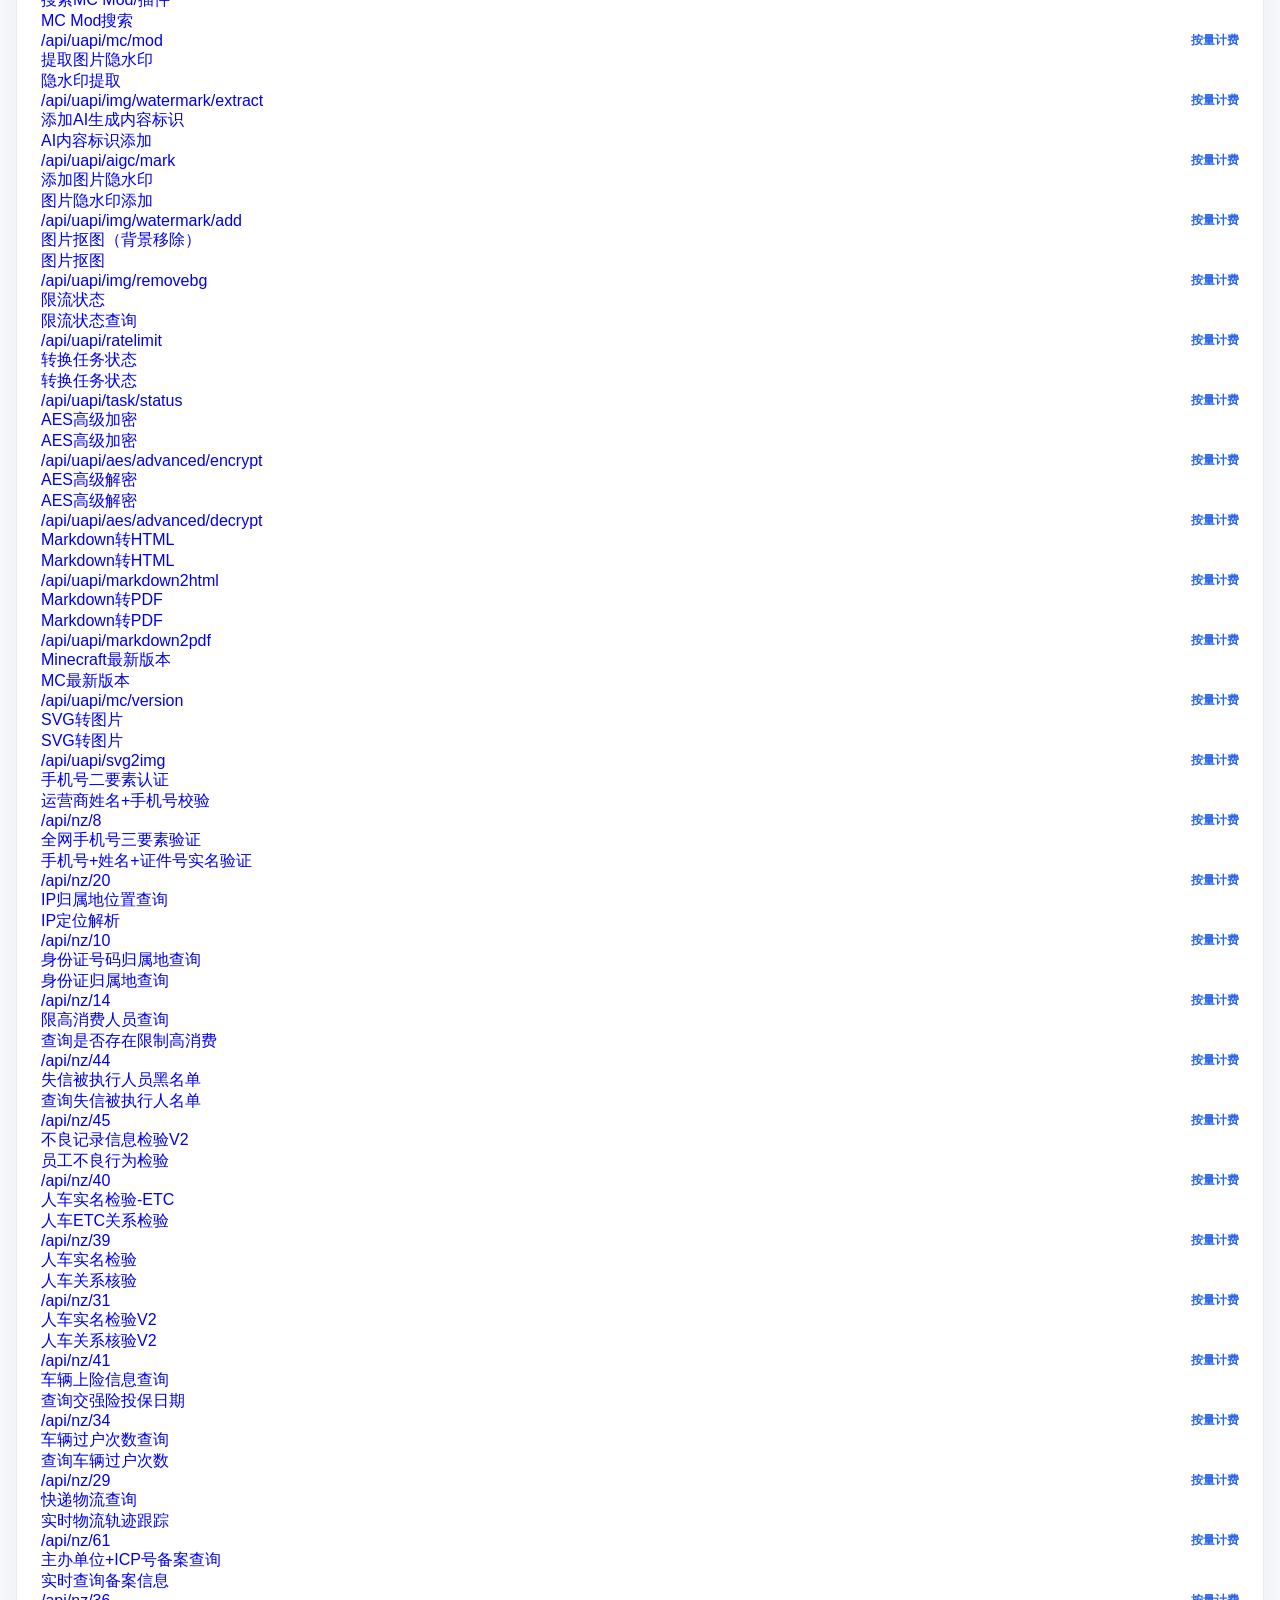
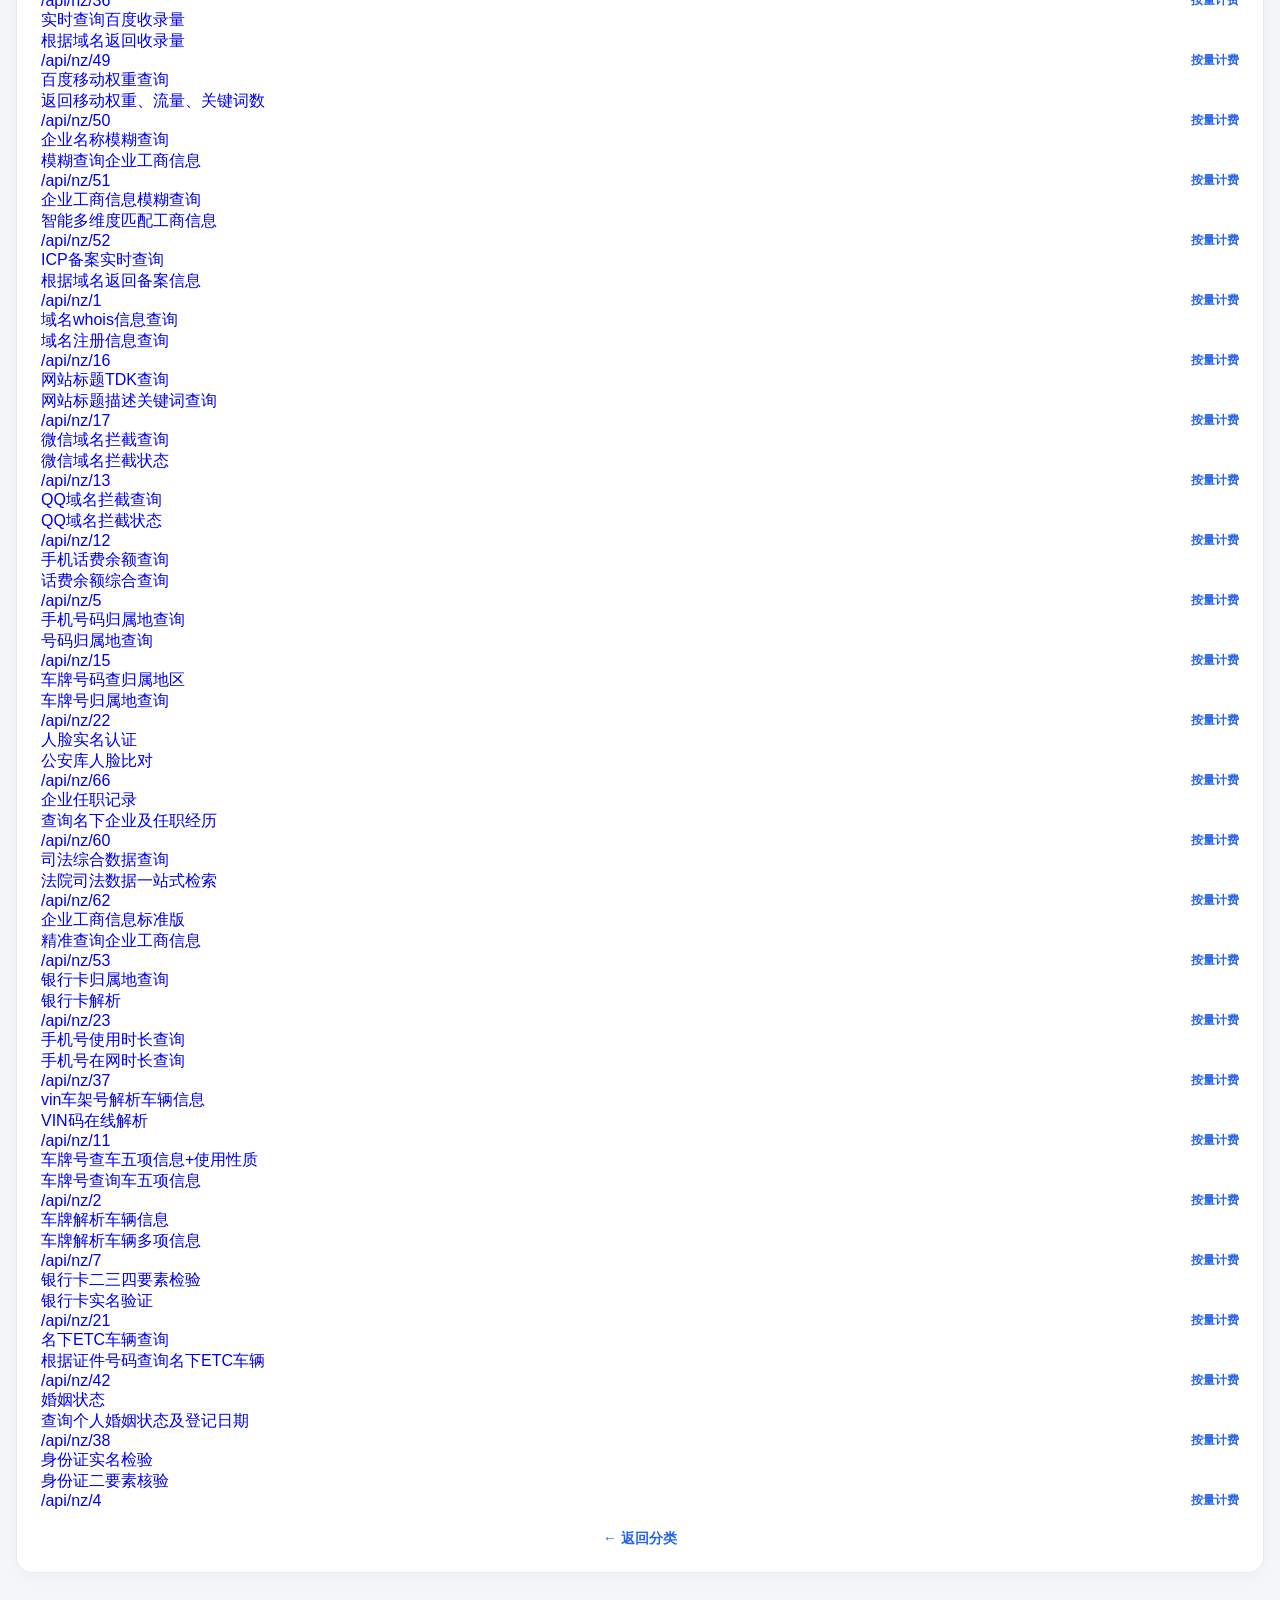
==== commit fc6b8ea2: "更新 category.html" ====
--- a/category.html
+++ b/category.html
@@ -44,6 +44,9 @@
 </div>
 </main>
 
+<script src="data.js"></script>
+<script src="data-draw.js"></script>
+<script src="data-price.js"></script>
 <script>
 const categoryInfo = {
   query:   { name: '查询类', desc: '各类信息查询服务' },
@@ -64,17 +67,22 @@
 if (apis.length === 0) {
   listEl.innerHTML = '<p style="color:#64748b; text-align:center; padding:20px;">暂无接口</p>';
 } else {
-  listEl.innerHTML = apis.map(api => `
-    <a href="doc.html?id=${api.id}" class="api-item" style="text-decoration:none; display:block;">
-      <div class="api-item-name">${api.name}</div>
-      <div class="api-item-desc">${api.desc}</div>
-      <div class="api-item-path">${api.endpoint}</div>
-    </a>
-  `).join('');
+  listEl.innerHTML = apis.map(api => {
+    const priceText = api.price !== undefined
+      ? (api.price === 0 ? '免费' : api.price + ' 积分/次')
+      : '按量计费';
+    return `
+      <a href="doc.html?id=${api.id}" class="api-item" style="text-decoration:none; display:block;">
+        <div class="api-item-name">${api.name}</div>
+        <div class="api-item-desc">${api.desc}</div>
+        <div style="display:flex; justify-content:space-between; align-items:center;">
+          <div class="api-item-path">${api.endpoint}</div>
+          <div style="font-size:12px; color:#2563eb; font-weight:700;">${priceText}</div>
+        </div>
+      </a>`;
+  }).join('');
 }
 </script>
-<script src="data.js"></script>
-<script src="data-draw.js"></script>
 <script src="script.js"></script>
 </body>
 </html>
--- a/style.css
+++ b/style.css
@@ -88,4 +88,34 @@
 body.dark-mode .test-input-group textarea{background:#0f172a;border-color:#334155;color:#e2e8f0}
 body.dark-mode .search-box{background:#1e293b}
 body.dark-mode .search-box input{background:#1e293b;color:#e2e8f0;border-bottom-color:#334155}
-body.dark-mode .search-item{color:#e2e8f0;border-bottom-color:#334155}+body.dark-mode .search-item{color:#e2e8f0;border-bottom-color:#334155}/* 价格框 */
+.price-box {
+    background: linear-gradient(135deg, #eff6ff, #f8fafc);
+    border: 1px solid #dbeafe;
+    border-radius: 12px;
+    padding: 16px 20px;
+    margin-bottom: 24px;
+    display: flex;
+    align-items: center;
+    justify-content: space-between;
+}
+.price-label {
+    font-size: 13px;
+    color: #64748b;
+    font-weight: 600;
+}
+.price-value {
+    font-size: 20px;
+    font-weight: 800;
+    color: #2563eb;
+}
+.price-tip {
+    font-size: 11px;
+    color: #94a3b8;
+}
+body.dark-mode .price-box {
+    background: #1e293b;
+    border-color: #334155;
+}
+body.dark-mode .price-label { color: #94a3b8; }
+body.dark-mode .price-value { color: #60a5fa; }
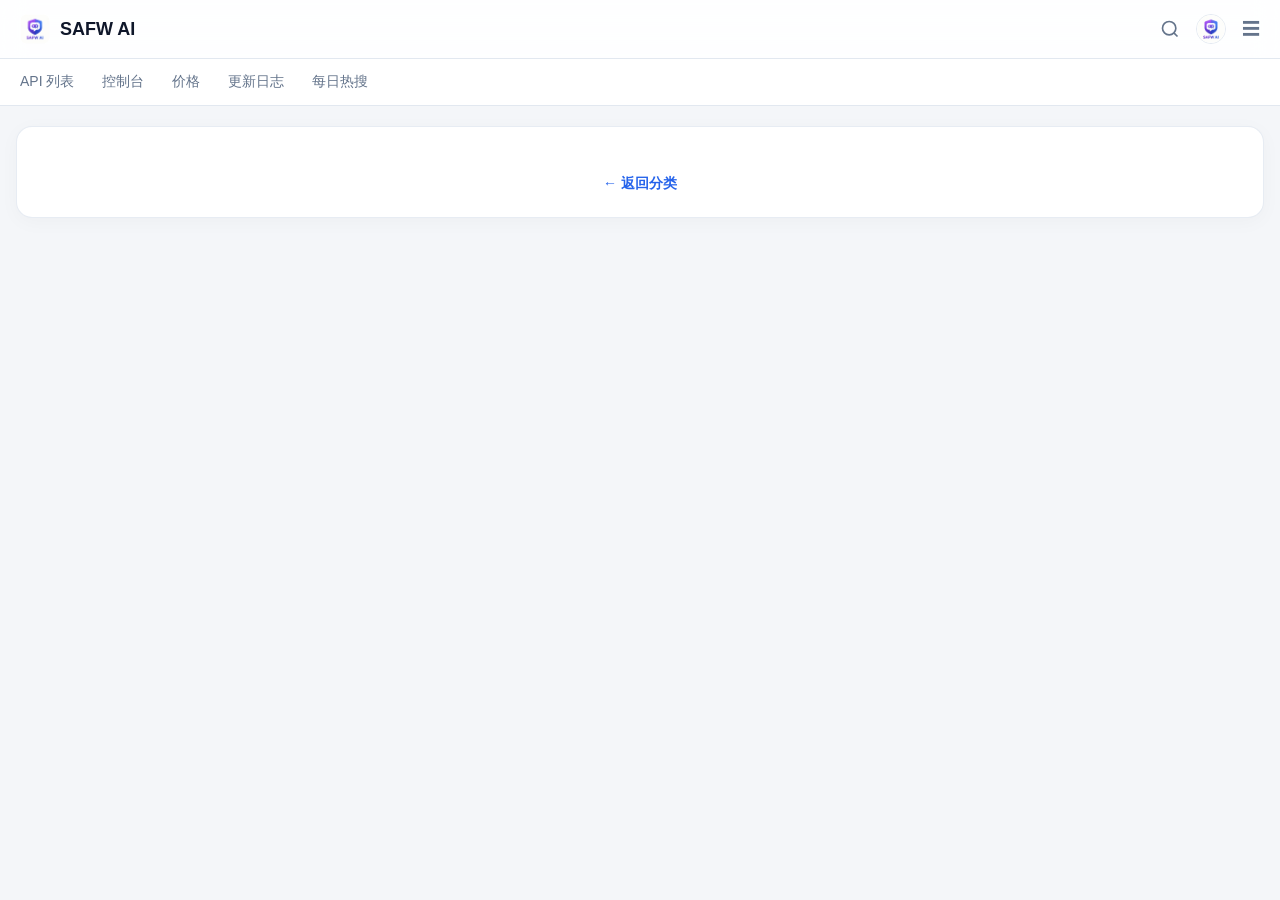
==== commit a0584735: "更新 category.html" ====
--- a/category.html
+++ b/category.html
@@ -5,6 +5,7 @@
 <meta name="viewport" content="width=device-width, initial-scale=1.0">
 <title>API 列表 - SAFW AI</title>
 <link rel="stylesheet" href="style.css">
+<link rel="icon" href="logo.jpg" type="image/jpeg">
 </head>
 <body>
 <nav class="navbar">
@@ -46,7 +47,6 @@
 
 <script src="data.js"></script>
 <script src="data-draw.js"></script>
-<script src="data-price.js"></script>
 <script>
 const categoryInfo = {
   query:   { name: '查询类', desc: '各类信息查询服务' },
@@ -69,7 +69,7 @@
 } else {
   listEl.innerHTML = apis.map(api => {
     const priceText = api.price !== undefined
-      ? (api.price === 0 ? '免费' : api.price + ' 积分/次')
+      ? (api.price === 0 ? '免费' : api.price + ' USDT/次')
       : '按量计费';
     return `
       <a href="doc.html?id=${api.id}" class="api-item" style="text-decoration:none; display:block;">
